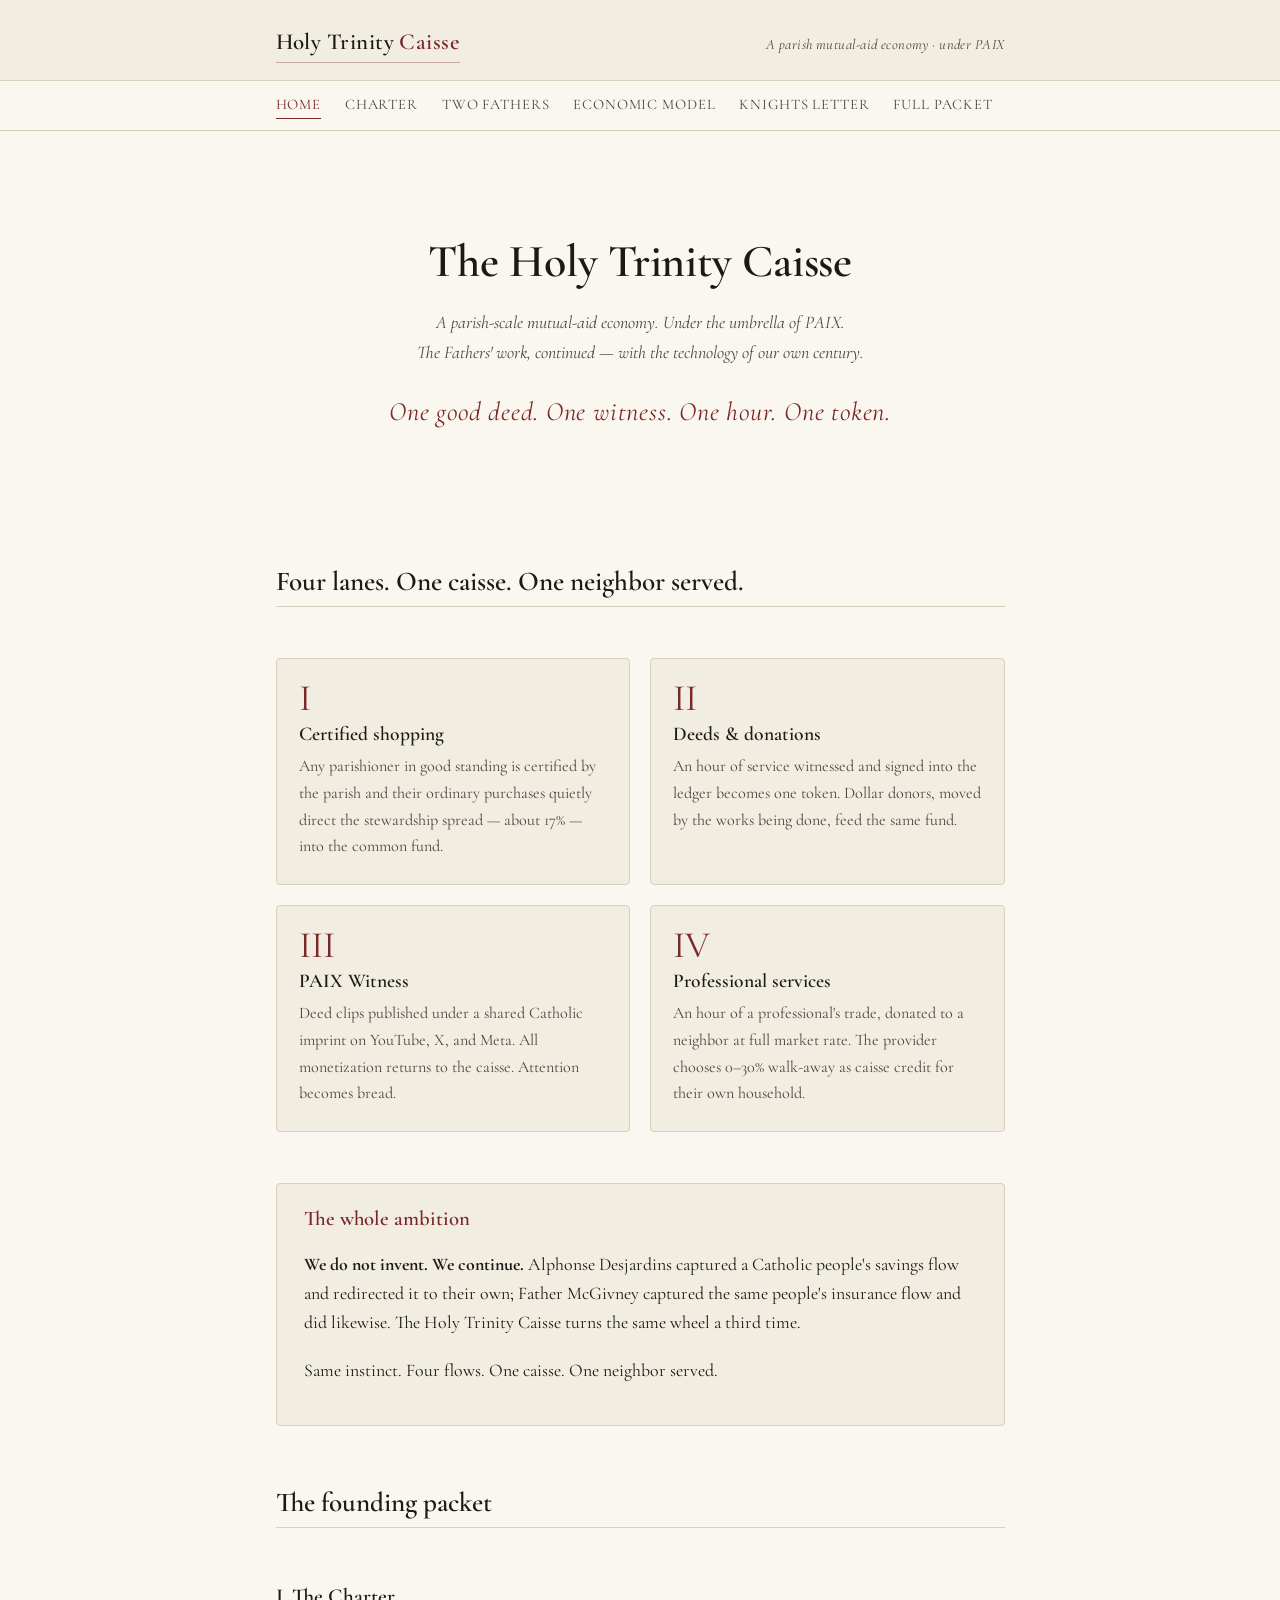
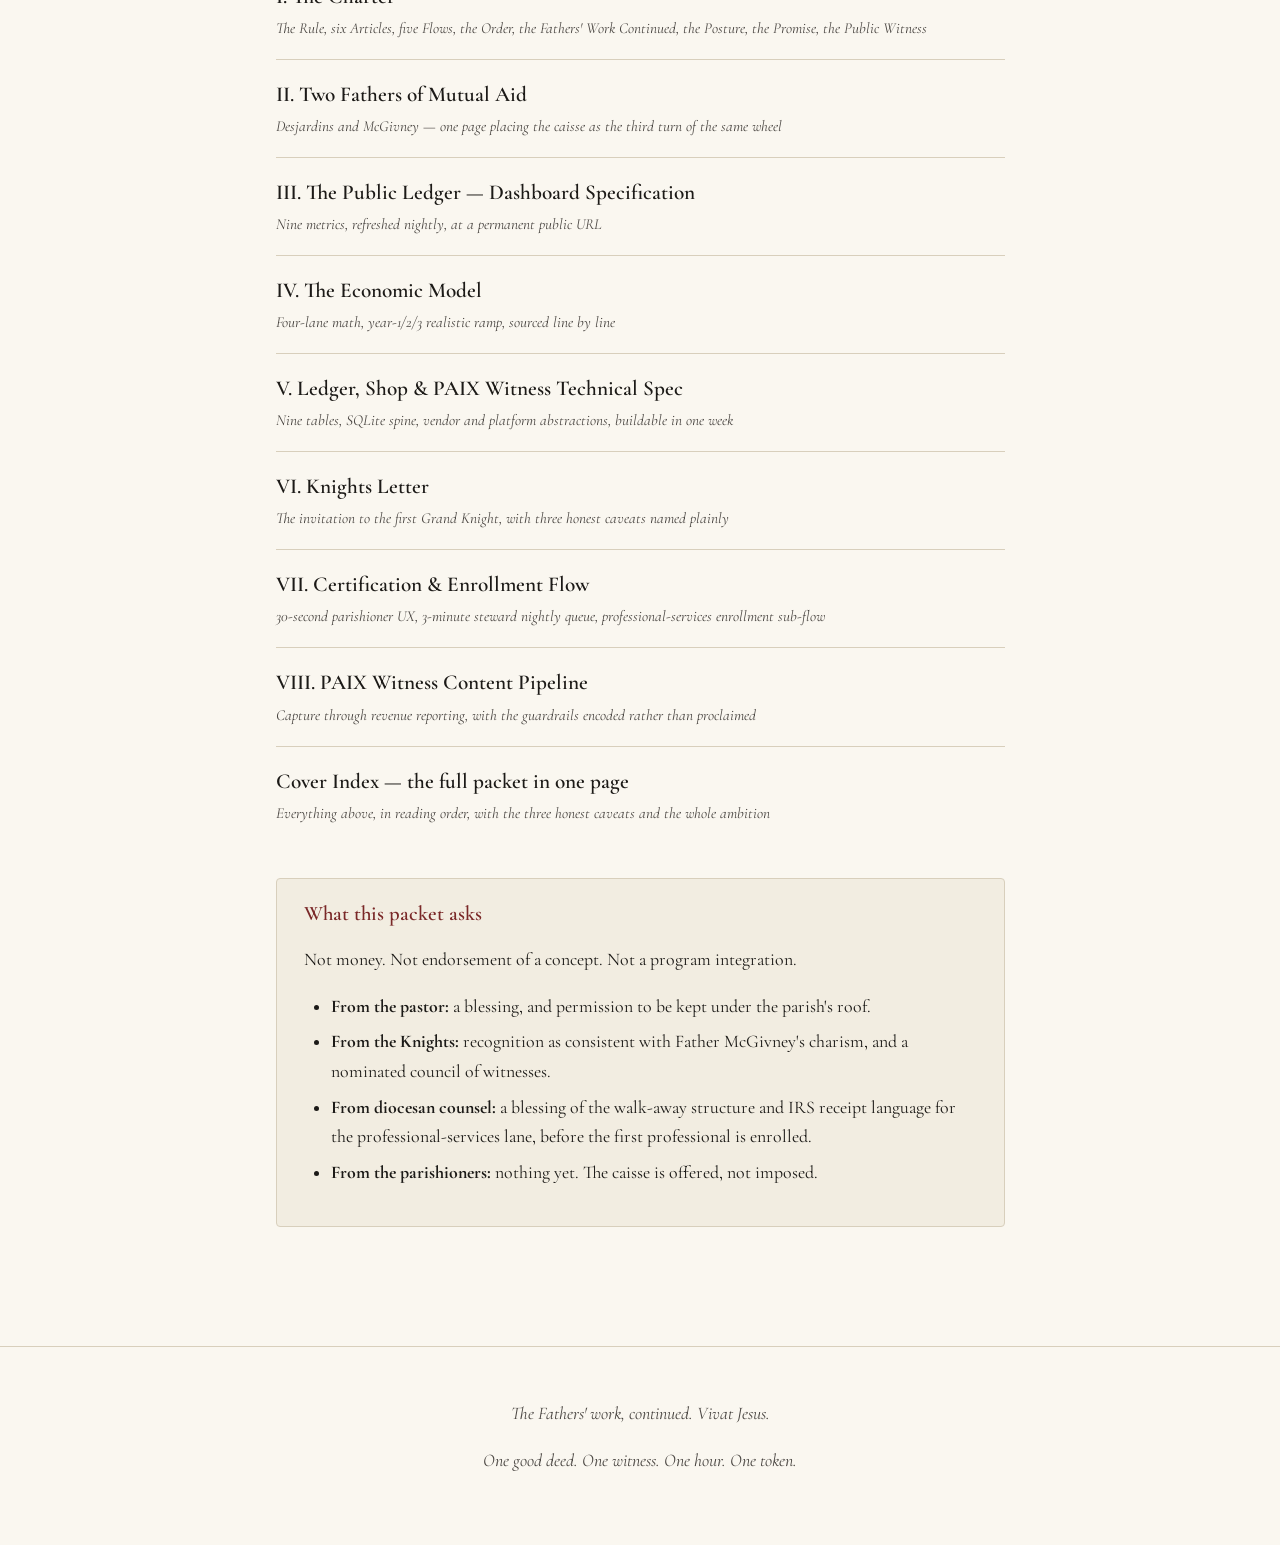
==== index.html @ d46575b5 "Founding packet — Holy Trinity Caisse One good deed. One witness. One hour. One token.  Includes: - " ====
<!DOCTYPE html>
<html lang="en">
<head>
<meta charset="utf-8">
<meta name="viewport" content="width=device-width, initial-scale=1">
<title>The Holy Trinity Caisse — Holy Trinity Caisse</title>
<meta name="description" content="The Holy Trinity Caisse — a parish-scale mutual-aid economy under the umbrella of PAIX.">
<link rel="preconnect" href="https://fonts.googleapis.com">
<link rel="preconnect" href="https://fonts.gstatic.com" crossorigin>
<link href="https://fonts.googleapis.com/css2?family=Cormorant+Garamond:ital,wght@0,400;0,500;0,600;0,700;1,400;1,500&family=JetBrains+Mono:wght@400;500&display=swap" rel="stylesheet">
<link rel="stylesheet" href="style.css">
<link rel="icon" href="data:image/svg+xml,%3Csvg xmlns='http://www.w3.org/2000/svg' viewBox='0 0 32 32'%3E%3Crect width='32' height='32' fill='%23faf7f0'/%3E%3Ctext x='16' y='23' text-anchor='middle' font-family='Georgia' font-size='22' fill='%237a2828' font-weight='600'%3E%E2%9C%9D%3C/text%3E%3C/svg%3E">
</head>
<body>
<header class="site">
  <div class="wrap">
    <div class="brand">
      <a href="index.html" class="brand-title">Holy Trinity <span>Caisse</span></a>
      <span class="brand-tag">A parish mutual-aid economy · under PAIX</span>
    </div>
  </div>
</header>
<nav class="site">
  <div class="wrap">
    <a href="index.html" class="current">Home</a>
    <a href="charter.html">Charter</a>
    <a href="history.html">Two Fathers</a>
    <a href="economic-model.html">Economic Model</a>
    <a href="knights-letter.html">Knights Letter</a>
    <a href="packet.html">Full Packet</a>
  </div>
</nav>
<main>
  <div class="wrap">
    
<section class="hero">
  <h1>The Holy Trinity Caisse</h1>
  <p class="sub">A parish-scale mutual-aid economy. Under the umbrella of PAIX.<br>
     The Fathers' work, continued — with the technology of our own century.</p>
  <div class="rule">One good deed. One witness. One hour. One token.</div>
</section>

<section>
  <h2>Four lanes. One caisse. One neighbor served.</h2>
  <div class="lanes">
    <div class="lane">
      <div class="num">I</div>
      <h3>Certified shopping</h3>
      <p>Any parishioner in good standing is certified by the parish and their ordinary purchases quietly direct the stewardship spread — about 17% — into the common fund.</p>
    </div>
    <div class="lane">
      <div class="num">II</div>
      <h3>Deeds &amp; donations</h3>
      <p>An hour of service witnessed and signed into the ledger becomes one token. Dollar donors, moved by the works being done, feed the same fund.</p>
    </div>
    <div class="lane">
      <div class="num">III</div>
      <h3>PAIX Witness</h3>
      <p>Deed clips published under a shared Catholic imprint on YouTube, X, and Meta. All monetization returns to the caisse. Attention becomes bread.</p>
    </div>
    <div class="lane">
      <div class="num">IV</div>
      <h3>Professional services</h3>
      <p>An hour of a professional's trade, donated to a neighbor at full market rate. The provider chooses 0–30% walk-away as caisse credit for their own household.</p>
    </div>
  </div>
</section>

<section class="callout">
  <h3>The whole ambition</h3>
  <p><strong>We do not invent. We continue.</strong> Alphonse Desjardins captured a Catholic people's savings flow and redirected it to their own; Father McGivney captured the same people's insurance flow and did likewise. The Holy Trinity Caisse turns the same wheel a third time.</p>
  <p>Same instinct. Four flows. One caisse. One neighbor served.</p>
</section>

<section>
  <h2>The founding packet</h2>
  <div class="docs-list">
    <a class="doc-row" href="charter.html">
      <span class="doc-title">I. The Charter</span>
      <span class="doc-desc">The Rule, six Articles, five Flows, the Order, the Fathers' Work Continued, the Posture, the Promise, the Public Witness</span>
    </a>
    <a class="doc-row" href="history.html">
      <span class="doc-title">II. Two Fathers of Mutual Aid</span>
      <span class="doc-desc">Desjardins and McGivney — one page placing the caisse as the third turn of the same wheel</span>
    </a>
    <a class="doc-row" href="dashboard.html">
      <span class="doc-title">III. The Public Ledger — Dashboard Specification</span>
      <span class="doc-desc">Nine metrics, refreshed nightly, at a permanent public URL</span>
    </a>
    <a class="doc-row" href="economic-model.html">
      <span class="doc-title">IV. The Economic Model</span>
      <span class="doc-desc">Four-lane math, year-1/2/3 realistic ramp, sourced line by line</span>
    </a>
    <a class="doc-row" href="ledger-spec.html">
      <span class="doc-title">V. Ledger, Shop &amp; PAIX Witness Technical Spec</span>
      <span class="doc-desc">Nine tables, SQLite spine, vendor and platform abstractions, buildable in one week</span>
    </a>
    <a class="doc-row" href="knights-letter.html">
      <span class="doc-title">VI. Knights Letter</span>
      <span class="doc-desc">The invitation to the first Grand Knight, with three honest caveats named plainly</span>
    </a>
    <a class="doc-row" href="certification-flow.html">
      <span class="doc-title">VII. Certification &amp; Enrollment Flow</span>
      <span class="doc-desc">30-second parishioner UX, 3-minute steward nightly queue, professional-services enrollment sub-flow</span>
    </a>
    <a class="doc-row" href="content-pipeline.html">
      <span class="doc-title">VIII. PAIX Witness Content Pipeline</span>
      <span class="doc-desc">Capture through revenue reporting, with the guardrails encoded rather than proclaimed</span>
    </a>
    <a class="doc-row" href="packet.html">
      <span class="doc-title">Cover Index — the full packet in one page</span>
      <span class="doc-desc">Everything above, in reading order, with the three honest caveats and the whole ambition</span>
    </a>
  </div>
</section>

<section class="callout">
  <h3>What this packet asks</h3>
  <p>Not money. Not endorsement of a concept. Not a program integration.</p>
  <ul>
    <li><strong>From the pastor:</strong> a blessing, and permission to be kept under the parish's roof.</li>
    <li><strong>From the Knights:</strong> recognition as consistent with Father McGivney's charism, and a nominated council of witnesses.</li>
    <li><strong>From diocesan counsel:</strong> a blessing of the walk-away structure and IRS receipt language for the professional-services lane, before the first professional is enrolled.</li>
    <li><strong>From the parishioners:</strong> nothing yet. The caisse is offered, not imposed.</li>
  </ul>
</section>

  </div>
</main>
<footer class="site">
  <div class="wrap">
    <p><em>The Fathers' work, continued. Vivat Jesus.</em></p>
    <p>One good deed. One witness. One hour. One token.</p>
  </div>
</footer>
</body>
</html>
---- style.css ----
:root {
  --ink: #1c1a17;
  --ink-soft: #4a4642;
  --parchment: #faf7f0;
  --parchment-warm: #f2ede1;
  --rule: #d8cfbc;
  --accent: #7a2828;
  --accent-soft: #a45050;
  --gold: #a68b3a;
}

* { box-sizing: border-box; }

html {
  font-size: 17px;
  scroll-behavior: smooth;
}

body {
  margin: 0;
  background: var(--parchment);
  color: var(--ink);
  font-family: 'Cormorant Garamond', 'Iowan Old Style', 'Palatino Linotype', Georgia, serif;
  line-height: 1.65;
  -webkit-font-smoothing: antialiased;
  text-rendering: optimizeLegibility;
}

header.site {
  border-bottom: 1px solid var(--rule);
  background: var(--parchment-warm);
  padding: 1.4rem 0 1rem;
}
.wrap {
  max-width: 780px;
  margin: 0 auto;
  padding: 0 1.5rem;
}
.brand {
  display: flex;
  align-items: baseline;
  gap: 0.9rem;
  justify-content: space-between;
  flex-wrap: wrap;
}
.brand-title {
  font-size: 1.35rem;
  font-weight: 600;
  letter-spacing: 0.02em;
  color: var(--ink);
  text-decoration: none;
}
.brand-title span {
  color: var(--accent);
}
.brand-tag {
  font-size: 0.85rem;
  font-style: italic;
  color: var(--ink-soft);
  letter-spacing: 0.03em;
}
nav.site {
  border-bottom: 1px solid var(--rule);
  background: var(--parchment);
  font-size: 0.86rem;
  letter-spacing: 0.06em;
  text-transform: uppercase;
}
nav.site .wrap {
  display: flex;
  gap: 1.4rem;
  padding-top: 0.65rem;
  padding-bottom: 0.65rem;
  flex-wrap: wrap;
}
nav.site a {
  color: var(--ink-soft);
  text-decoration: none;
  border-bottom: 1px solid transparent;
  padding-bottom: 2px;
}
nav.site a:hover, nav.site a.current {
  color: var(--accent);
  border-bottom-color: var(--accent);
}

main {
  padding: 3rem 0 5rem;
}

h1, h2, h3, h4 {
  font-family: 'Cormorant Garamond', Georgia, serif;
  color: var(--ink);
  line-height: 1.25;
  margin-top: 2.2em;
  margin-bottom: 0.6em;
  font-weight: 600;
}
h1 { font-size: 2.4rem; margin-top: 0.3em; letter-spacing: -0.005em; }
h2 { font-size: 1.6rem; border-bottom: 1px solid var(--rule); padding-bottom: 0.25em; }
h3 { font-size: 1.22rem; color: var(--accent); }
h4 { font-size: 1.05rem; letter-spacing: 0.02em; }

p, li { font-size: 1.05rem; }
p { margin: 1em 0; }
ul, ol { padding-left: 1.6rem; }
li { margin: 0.35em 0; }

blockquote {
  border-left: 3px solid var(--accent);
  margin: 1.5em 0;
  padding: 0.2em 1.2em;
  color: var(--ink-soft);
  font-style: italic;
  background: rgba(122, 40, 40, 0.03);
}

em {
  font-style: italic;
  color: var(--ink-soft);
}
strong { color: var(--ink); }

a {
  color: var(--accent);
  text-decoration: none;
  border-bottom: 1px solid rgba(122, 40, 40, 0.35);
}
a:hover { border-bottom-color: var(--accent); }

hr {
  border: none;
  border-top: 1px solid var(--rule);
  margin: 2.4em 0;
}

code {
  font-family: 'JetBrains Mono', 'SF Mono', 'Menlo', monospace;
  font-size: 0.88em;
  background: rgba(122, 40, 40, 0.06);
  padding: 0.1em 0.35em;
  border-radius: 3px;
  color: var(--accent);
}
pre {
  background: #f5efe1;
  border: 1px solid var(--rule);
  padding: 1rem 1.2rem;
  overflow-x: auto;
  border-radius: 4px;
  font-size: 0.85rem;
  line-height: 1.5;
}
pre code {
  background: none;
  padding: 0;
  color: var(--ink);
}

table {
  width: 100%;
  border-collapse: collapse;
  margin: 1.5em 0;
  font-size: 0.96rem;
}
th, td {
  border-bottom: 1px solid var(--rule);
  text-align: left;
  padding: 0.55em 0.75em;
  vertical-align: top;
}
th {
  background: var(--parchment-warm);
  font-weight: 600;
  font-family: 'Cormorant Garamond', Georgia, serif;
  color: var(--ink);
  letter-spacing: 0.02em;
}
tbody tr:hover { background: rgba(122, 40, 40, 0.02); }

footer.site {
  border-top: 1px solid var(--rule);
  padding: 2rem 0 3rem;
  font-size: 0.9rem;
  color: var(--ink-soft);
  text-align: center;
  font-style: italic;
}
footer.site a { color: var(--ink-soft); border-bottom-color: rgba(74, 70, 66, 0.3); }

/* Home page */
.hero {
  padding: 3rem 0 2rem;
  text-align: center;
}
.hero .rule {
  font-family: 'Cormorant Garamond', Georgia, serif;
  font-size: 1.55rem;
  font-style: italic;
  color: var(--accent);
  margin: 1.4rem 0 2.2rem;
  letter-spacing: 0.03em;
}
.hero h1 {
  font-size: 2.7rem;
  margin: 0 0 0.4rem;
}
.hero .sub {
  font-size: 1.05rem;
  color: var(--ink-soft);
  font-style: italic;
}

.lanes {
  display: grid;
  grid-template-columns: repeat(auto-fit, minmax(260px, 1fr));
  gap: 1.2rem;
  margin: 3rem 0;
}
.lane {
  border: 1px solid var(--rule);
  padding: 1.2rem 1.3rem 1.4rem;
  background: var(--parchment-warm);
  border-radius: 4px;
}
.lane .num {
  font-family: 'Cormorant Garamond', Georgia, serif;
  font-size: 2.2rem;
  color: var(--accent);
  line-height: 1;
  margin-bottom: 0.3rem;
}
.lane h3 {
  margin: 0 0 0.4rem;
  font-size: 1.15rem;
  color: var(--ink);
}
.lane p {
  font-size: 0.95rem;
  margin: 0;
  color: var(--ink-soft);
}

.docs-list {
  margin: 2rem 0;
}
.docs-list a.doc-row {
  display: block;
  border-bottom: 1px solid var(--rule);
  padding: 1rem 0;
  color: var(--ink);
  border-bottom-color: var(--rule);
  transition: background 0.15s;
}
.docs-list a.doc-row:last-child { border-bottom: none; }
.docs-list a.doc-row:hover {
  background: rgba(122, 40, 40, 0.03);
  padding-left: 0.5rem;
}
.docs-list .doc-title {
  font-family: 'Cormorant Garamond', Georgia, serif;
  font-size: 1.25rem;
  font-weight: 600;
  display: block;
  color: var(--ink);
}
.docs-list .doc-desc {
  font-size: 0.9rem;
  color: var(--ink-soft);
  font-style: italic;
  margin-top: 0.15rem;
}

.callout {
  border: 1px solid var(--rule);
  background: var(--parchment-warm);
  padding: 1.3rem 1.6rem;
  margin: 2rem 0;
  border-radius: 4px;
}
.callout h3 { margin-top: 0; }

@media (max-width: 640px) {
  html { font-size: 16px; }
  .hero h1 { font-size: 2rem; }
  h1 { font-size: 1.9rem; }
  h2 { font-size: 1.4rem; }
}
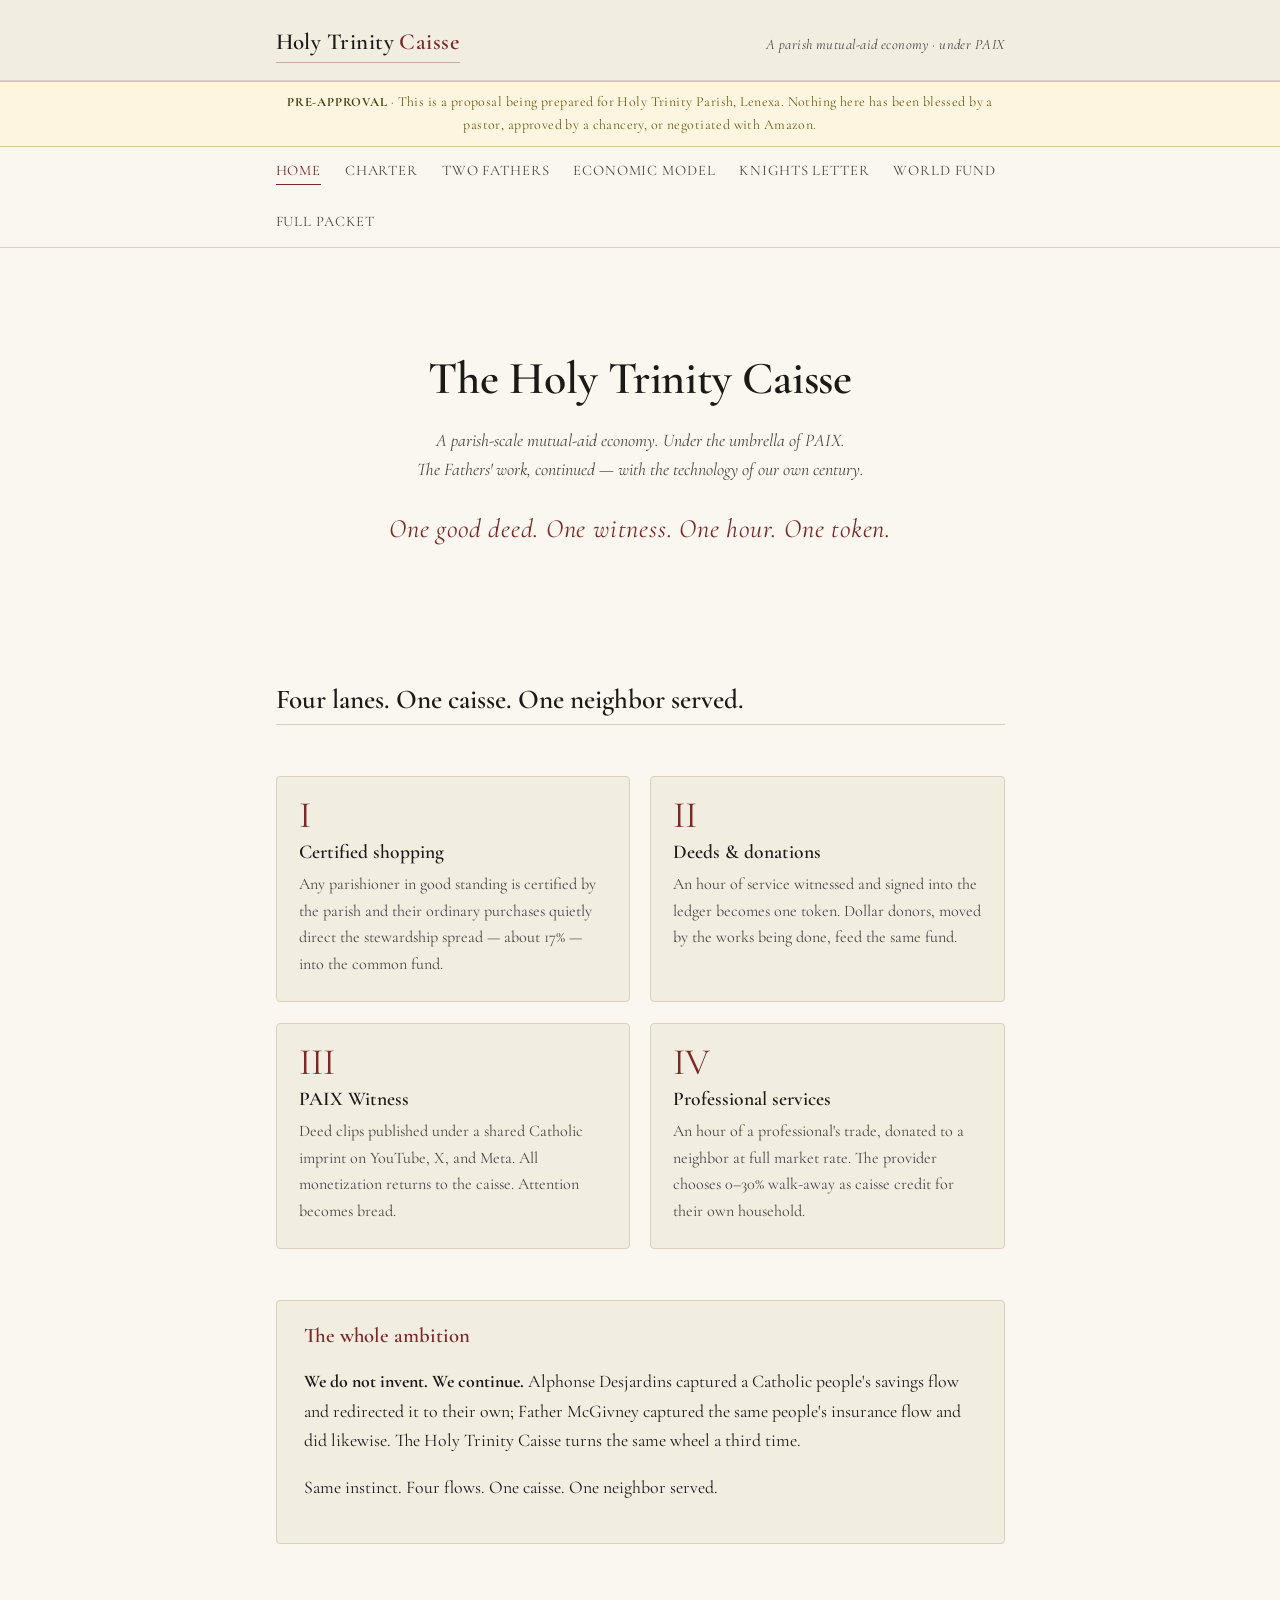
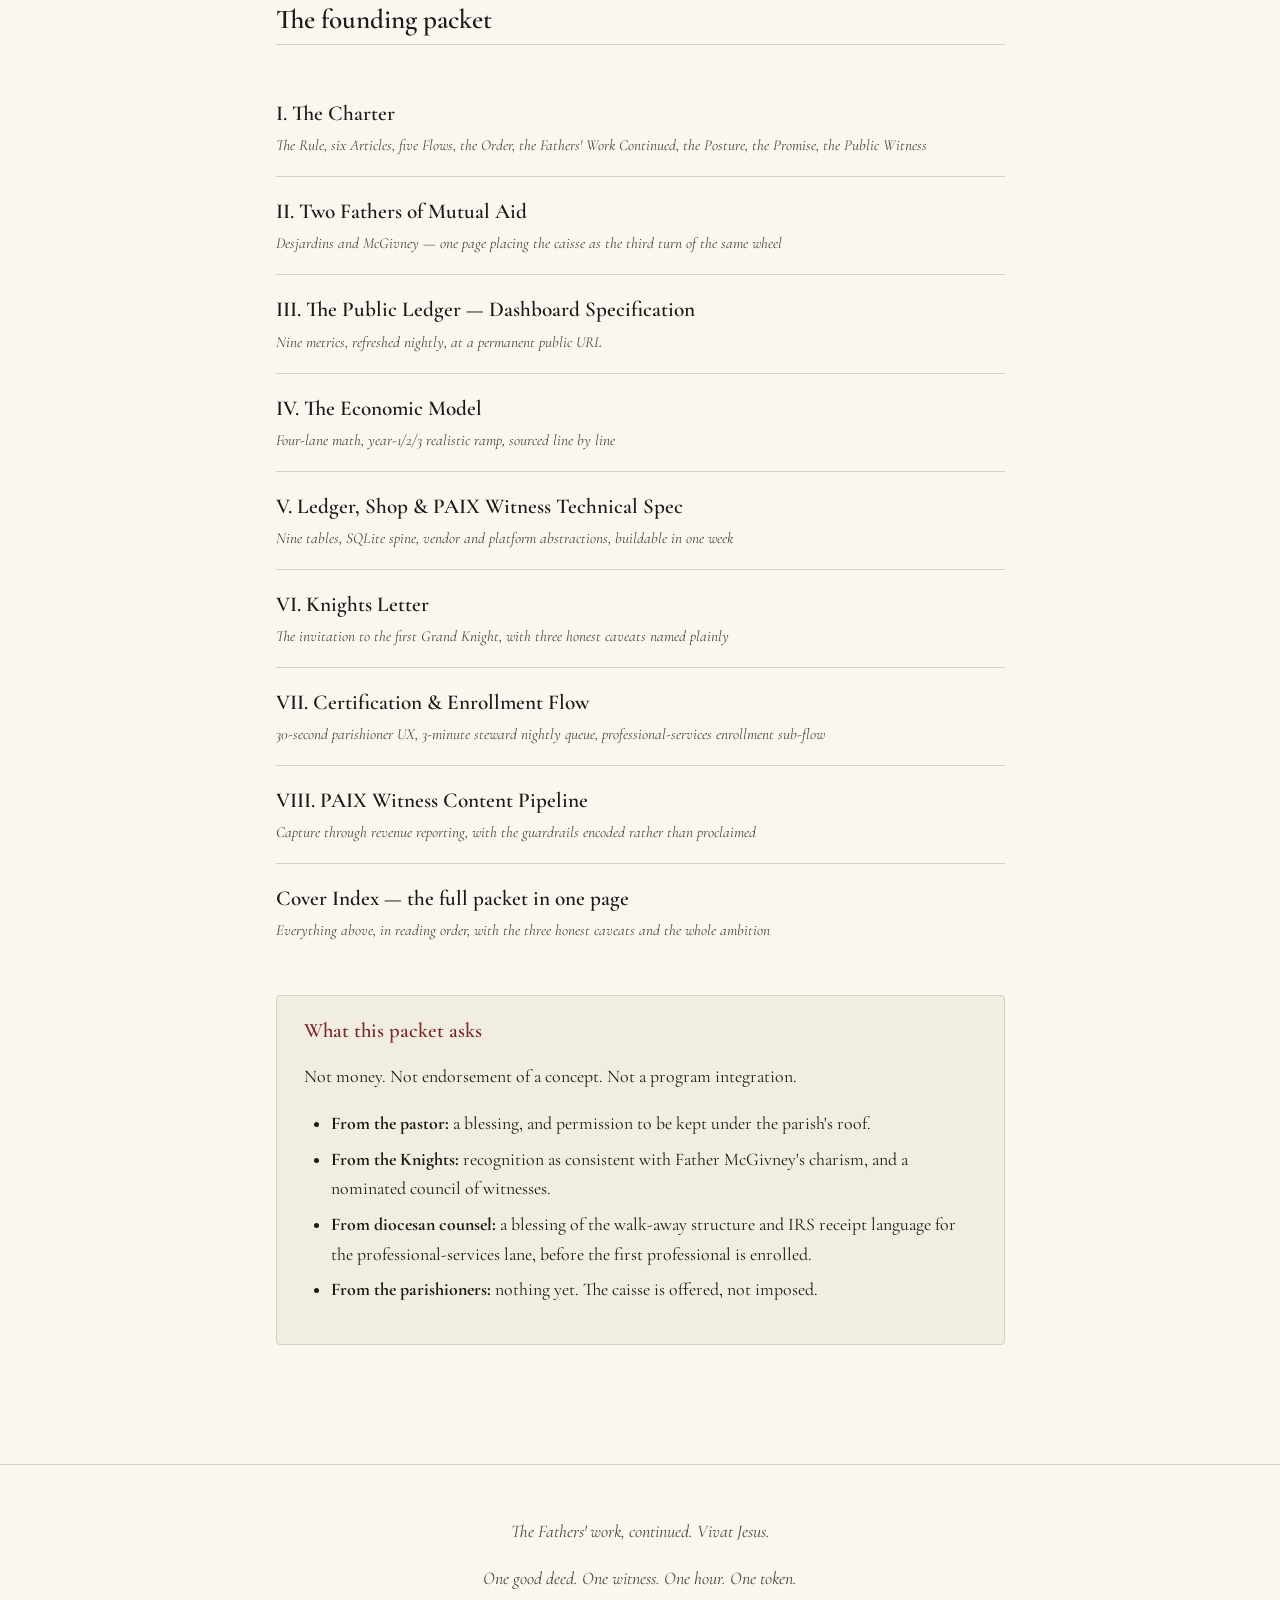
==== commit 190d7f45: "Add PAIX World Fund + honest pre-approval banner + flywheel section - New page: docs/09_world_fund/w" ====
--- a/index.html
+++ b/index.html
@@ -20,6 +20,11 @@
     </div>
   </div>
 </header>
+<div class="pre-approval">
+  <div class="wrap">
+    <strong>Pre-approval</strong> · This is a proposal being prepared for Holy Trinity Parish, Lenexa. Nothing here has been blessed by a pastor, approved by a chancery, or negotiated with Amazon.
+  </div>
+</div>
 <nav class="site">
   <div class="wrap">
     <a href="index.html" class="current">Home</a>
@@ -27,6 +32,7 @@
     <a href="history.html">Two Fathers</a>
     <a href="economic-model.html">Economic Model</a>
     <a href="knights-letter.html">Knights Letter</a>
+    <a href="world-fund.html">World Fund</a>
     <a href="packet.html">Full Packet</a>
   </div>
 </nav>
--- a/style.css
+++ b/style.css
@@ -60,6 +60,18 @@
   color: var(--ink-soft);
   letter-spacing: 0.03em;
 }
+.pre-approval {
+  background: #fdf5df;
+  border-top: 1px solid #d8c992;
+  border-bottom: 1px solid #d8c992;
+  color: #6b5a1a;
+  padding: 0.55rem 0;
+  font-size: 0.82rem;
+  letter-spacing: 0.03em;
+  text-align: center;
+}
+.pre-approval strong { color: #4a3f10; letter-spacing: 0.06em; text-transform: uppercase; font-size: 0.75rem; }
+.pre-approval .wrap { max-width: 780px; padding: 0 1.4rem; margin: 0 auto; }
 nav.site {
   border-bottom: 1px solid var(--rule);
   background: var(--parchment);
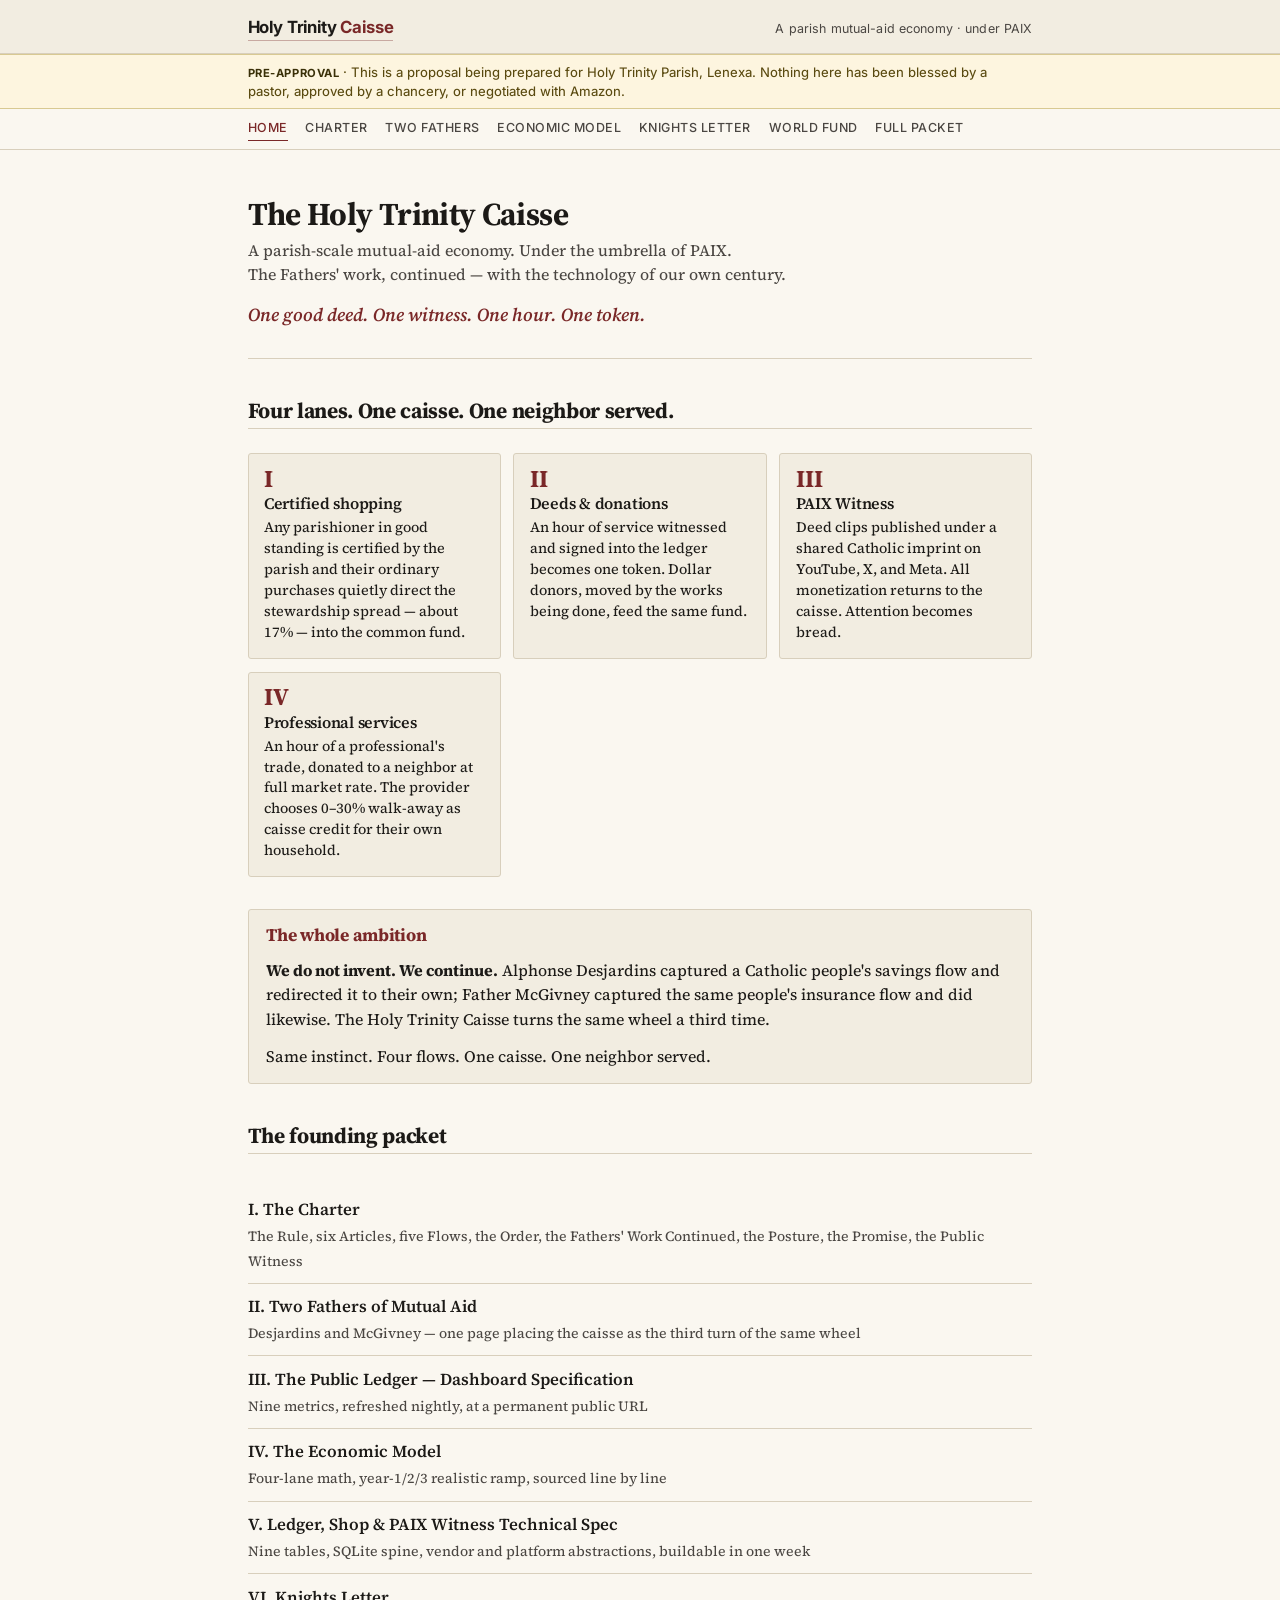
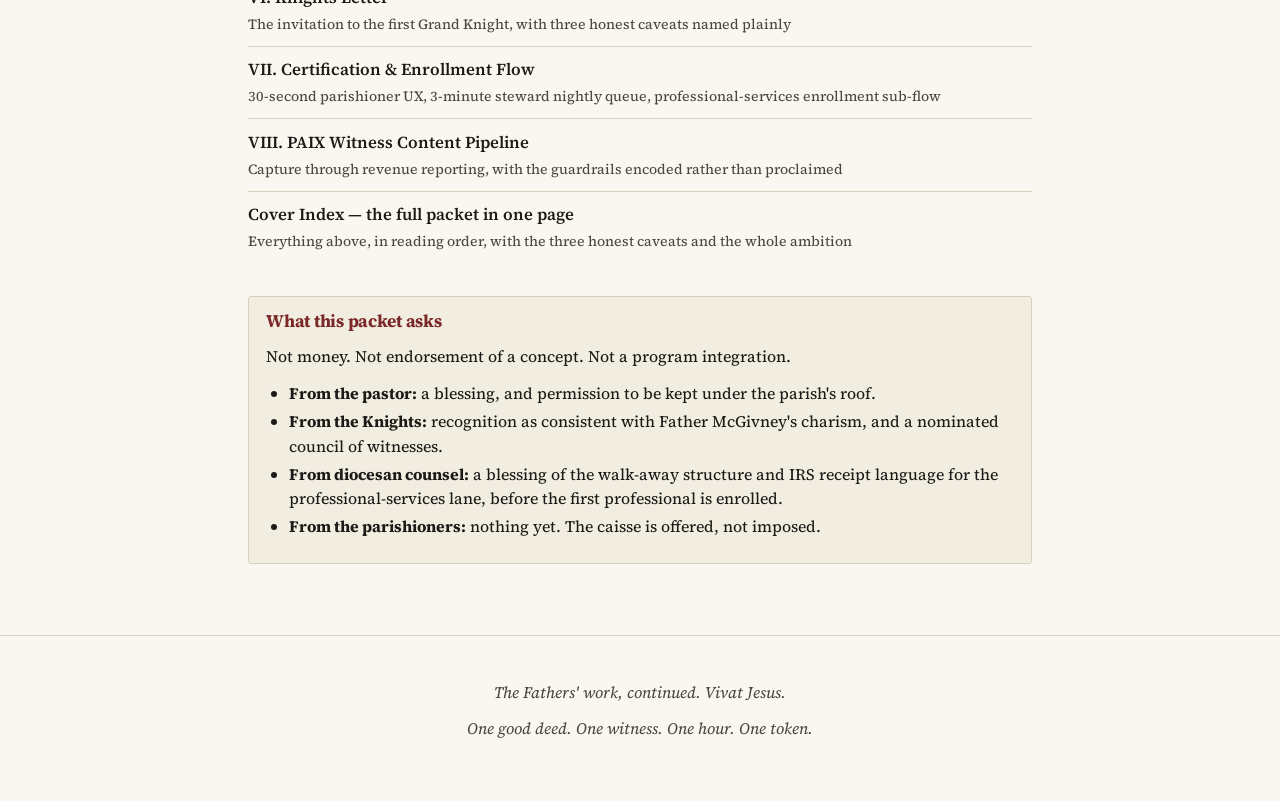
==== commit 504c0724: "Typography and density fix — Source Serif 4 + Inter, denser layout Font problems: - Cormorant Garamo" ====
--- a/index.html
+++ b/index.html
@@ -7,7 +7,7 @@
 <meta name="description" content="The Holy Trinity Caisse — a parish-scale mutual-aid economy under the umbrella of PAIX.">
 <link rel="preconnect" href="https://fonts.googleapis.com">
 <link rel="preconnect" href="https://fonts.gstatic.com" crossorigin>
-<link href="https://fonts.googleapis.com/css2?family=Cormorant+Garamond:ital,wght@0,400;0,500;0,600;0,700;1,400;1,500&family=JetBrains+Mono:wght@400;500&display=swap" rel="stylesheet">
+<link href="https://fonts.googleapis.com/css2?family=Source+Serif+4:opsz,wght@8..60,400;8..60,500;8..60,600;8..60,700&family=Inter:wght@400;500;600;700&family=JetBrains+Mono:wght@400;500&display=swap" rel="stylesheet">
 <link rel="stylesheet" href="style.css">
 <link rel="icon" href="data:image/svg+xml,%3Csvg xmlns='http://www.w3.org/2000/svg' viewBox='0 0 32 32'%3E%3Crect width='32' height='32' fill='%23faf7f0'/%3E%3Ctext x='16' y='23' text-anchor='middle' font-family='Georgia' font-size='22' fill='%237a2828' font-weight='600'%3E%E2%9C%9D%3C/text%3E%3C/svg%3E">
 </head>
--- a/style.css
+++ b/style.css
@@ -13,29 +13,32 @@
 * { box-sizing: border-box; }
 
 html {
-  font-size: 17px;
+  font-size: 16px;
   scroll-behavior: smooth;
+  overflow-x: hidden;
 }
 
 body {
   margin: 0;
   background: var(--parchment);
   color: var(--ink);
-  font-family: 'Cormorant Garamond', 'Iowan Old Style', 'Palatino Linotype', Georgia, serif;
-  line-height: 1.65;
+  font-family: 'Source Serif 4', 'Charter', 'Iowan Old Style', Georgia, serif;
+  font-weight: 450;
+  line-height: 1.55;
   -webkit-font-smoothing: antialiased;
   text-rendering: optimizeLegibility;
+  overflow-x: hidden;
 }
 
 header.site {
   border-bottom: 1px solid var(--rule);
   background: var(--parchment-warm);
-  padding: 1.4rem 0 1rem;
+  padding: 0.9rem 0 0.75rem;
 }
 .wrap {
-  max-width: 780px;
+  max-width: 820px;
   margin: 0 auto;
-  padding: 0 1.5rem;
+  padding: 0 1.1rem;
 }
 .brand {
   display: flex;
@@ -45,9 +48,10 @@
   flex-wrap: wrap;
 }
 .brand-title {
-  font-size: 1.35rem;
-  font-weight: 600;
-  letter-spacing: 0.02em;
+  font-family: 'Inter', -apple-system, BlinkMacSystemFont, sans-serif;
+  font-size: 1.05rem;
+  font-weight: 700;
+  letter-spacing: -0.01em;
   color: var(--ink);
   text-decoration: none;
 }
@@ -55,35 +59,40 @@
   color: var(--accent);
 }
 .brand-tag {
-  font-size: 0.85rem;
-  font-style: italic;
-  color: var(--ink-soft);
-  letter-spacing: 0.03em;
+  font-family: 'Inter', -apple-system, sans-serif;
+  font-size: 0.78rem;
+  font-weight: 400;
+  color: var(--ink-soft);
+  letter-spacing: 0.01em;
 }
 .pre-approval {
   background: #fdf5df;
   border-top: 1px solid #d8c992;
   border-bottom: 1px solid #d8c992;
-  color: #6b5a1a;
-  padding: 0.55rem 0;
+  color: #5a4a10;
+  padding: 0.5rem 0;
   font-size: 0.82rem;
-  letter-spacing: 0.03em;
-  text-align: center;
-}
-.pre-approval strong { color: #4a3f10; letter-spacing: 0.06em; text-transform: uppercase; font-size: 0.75rem; }
-.pre-approval .wrap { max-width: 780px; padding: 0 1.4rem; margin: 0 auto; }
+  line-height: 1.4;
+  font-family: 'Inter', -apple-system, sans-serif;
+  font-weight: 450;
+  text-align: left;
+}
+.pre-approval strong { color: #3a3008; letter-spacing: 0.05em; text-transform: uppercase; font-size: 0.7rem; font-weight: 700; }
+.pre-approval .wrap { max-width: 820px; padding: 0 1.1rem; margin: 0 auto; }
 nav.site {
   border-bottom: 1px solid var(--rule);
   background: var(--parchment);
-  font-size: 0.86rem;
-  letter-spacing: 0.06em;
+  font-family: 'Inter', -apple-system, sans-serif;
+  font-size: 0.78rem;
+  font-weight: 500;
+  letter-spacing: 0.04em;
   text-transform: uppercase;
 }
 nav.site .wrap {
   display: flex;
-  gap: 1.4rem;
-  padding-top: 0.65rem;
-  padding-bottom: 0.65rem;
+  gap: 1.1rem;
+  padding-top: 0.55rem;
+  padding-bottom: 0.55rem;
   flex-wrap: wrap;
 }
 nav.site a {
@@ -98,35 +107,37 @@
 }
 
 main {
-  padding: 3rem 0 5rem;
+  padding: 1.6rem 0 3rem;
 }
 
 h1, h2, h3, h4 {
-  font-family: 'Cormorant Garamond', Georgia, serif;
-  color: var(--ink);
-  line-height: 1.25;
-  margin-top: 2.2em;
-  margin-bottom: 0.6em;
-  font-weight: 600;
-}
-h1 { font-size: 2.4rem; margin-top: 0.3em; letter-spacing: -0.005em; }
-h2 { font-size: 1.6rem; border-bottom: 1px solid var(--rule); padding-bottom: 0.25em; }
-h3 { font-size: 1.22rem; color: var(--accent); }
-h4 { font-size: 1.05rem; letter-spacing: 0.02em; }
-
-p, li { font-size: 1.05rem; }
-p { margin: 1em 0; }
-ul, ol { padding-left: 1.6rem; }
-li { margin: 0.35em 0; }
+  font-family: 'Source Serif 4', Charter, Georgia, serif;
+  color: var(--ink);
+  line-height: 1.2;
+  margin-top: 1.6em;
+  margin-bottom: 0.4em;
+  font-weight: 700;
+  letter-spacing: -0.015em;
+}
+h1 { font-size: 1.85rem; margin-top: 0.2em; }
+h2 { font-size: 1.35rem; border-bottom: 1px solid var(--rule); padding-bottom: 0.2em; margin-top: 1.8em; }
+h3 { font-size: 1.1rem; color: var(--accent); margin-top: 1.4em; }
+h4 { font-size: 1rem; letter-spacing: 0; }
+
+p, li { font-size: 1rem; }
+p { margin: 0.75em 0; }
+ul, ol { padding-left: 1.4rem; margin: 0.6em 0; }
+li { margin: 0.2em 0; }
 
 blockquote {
   border-left: 3px solid var(--accent);
-  margin: 1.5em 0;
-  padding: 0.2em 1.2em;
-  color: var(--ink-soft);
-  font-style: italic;
-  background: rgba(122, 40, 40, 0.03);
-}
+  margin: 1em 0;
+  padding: 0.4em 1em;
+  color: var(--ink);
+  background: rgba(122, 40, 40, 0.04);
+  font-size: 0.98rem;
+}
+blockquote p { margin: 0.4em 0; }
 
 em {
   font-style: italic;
@@ -170,24 +181,28 @@
   color: var(--ink);
 }
 
+.table-wrap { overflow-x: auto; margin: 1em -0.5rem; padding: 0 0.5rem; }
 table {
   width: 100%;
   border-collapse: collapse;
-  margin: 1.5em 0;
-  font-size: 0.96rem;
+  margin: 1em 0;
+  font-size: 0.9rem;
+  font-family: 'Inter', -apple-system, sans-serif;
 }
 th, td {
   border-bottom: 1px solid var(--rule);
   text-align: left;
-  padding: 0.55em 0.75em;
+  padding: 0.5em 0.6em;
   vertical-align: top;
+  line-height: 1.4;
 }
 th {
   background: var(--parchment-warm);
   font-weight: 600;
-  font-family: 'Cormorant Garamond', Georgia, serif;
-  color: var(--ink);
-  letter-spacing: 0.02em;
+  color: var(--ink);
+  letter-spacing: 0;
+  font-size: 0.85rem;
+  text-transform: uppercase;
 }
 tbody tr:hover { background: rgba(122, 40, 40, 0.02); }
 
@@ -203,55 +218,65 @@
 
 /* Home page */
 .hero {
-  padding: 3rem 0 2rem;
-  text-align: center;
+  padding: 1.2rem 0 1.4rem;
+  text-align: left;
+  border-bottom: 1px solid var(--rule);
+  margin-bottom: 1.8rem;
 }
 .hero .rule {
-  font-family: 'Cormorant Garamond', Georgia, serif;
-  font-size: 1.55rem;
+  font-family: 'Source Serif 4', Charter, Georgia, serif;
+  font-size: 1.15rem;
+  font-weight: 600;
   font-style: italic;
   color: var(--accent);
-  margin: 1.4rem 0 2.2rem;
-  letter-spacing: 0.03em;
+  margin: 0.9rem 0 0.4rem;
+  letter-spacing: 0;
 }
 .hero h1 {
-  font-size: 2.7rem;
-  margin: 0 0 0.4rem;
+  font-size: 2rem;
+  margin: 0 0 0.3rem;
+  font-weight: 700;
+  letter-spacing: -0.02em;
 }
 .hero .sub {
-  font-size: 1.05rem;
-  color: var(--ink-soft);
-  font-style: italic;
+  font-size: 1rem;
+  color: var(--ink-soft);
+  font-style: normal;
+  margin: 0;
+  line-height: 1.5;
 }
 
 .lanes {
   display: grid;
-  grid-template-columns: repeat(auto-fit, minmax(260px, 1fr));
-  gap: 1.2rem;
-  margin: 3rem 0;
+  grid-template-columns: repeat(auto-fit, minmax(220px, 1fr));
+  gap: 0.8rem;
+  margin: 1.5rem 0 2rem;
 }
 .lane {
   border: 1px solid var(--rule);
-  padding: 1.2rem 1.3rem 1.4rem;
+  padding: 0.8rem 0.95rem 0.95rem;
   background: var(--parchment-warm);
-  border-radius: 4px;
+  border-radius: 3px;
 }
 .lane .num {
-  font-family: 'Cormorant Garamond', Georgia, serif;
-  font-size: 2.2rem;
+  font-family: 'Source Serif 4', Charter, Georgia, serif;
+  font-size: 1.5rem;
+  font-weight: 700;
   color: var(--accent);
   line-height: 1;
-  margin-bottom: 0.3rem;
+  margin-bottom: 0.2rem;
 }
 .lane h3 {
-  margin: 0 0 0.4rem;
-  font-size: 1.15rem;
-  color: var(--ink);
+  margin: 0 0 0.25rem;
+  font-size: 1rem;
+  color: var(--ink);
+  font-weight: 600;
 }
 .lane p {
-  font-size: 0.95rem;
+  font-size: 0.9rem;
   margin: 0;
-  color: var(--ink-soft);
+  color: var(--ink);
+  line-height: 1.45;
 }
 
 .docs-list {
@@ -260,42 +285,57 @@
 .docs-list a.doc-row {
   display: block;
   border-bottom: 1px solid var(--rule);
-  padding: 1rem 0;
-  color: var(--ink);
-  border-bottom-color: var(--rule);
+  padding: 0.65rem 0;
+  color: var(--ink);
   transition: background 0.15s;
 }
 .docs-list a.doc-row:last-child { border-bottom: none; }
 .docs-list a.doc-row:hover {
-  background: rgba(122, 40, 40, 0.03);
-  padding-left: 0.5rem;
+  background: rgba(122, 40, 40, 0.04);
+  padding-left: 0.4rem;
 }
 .docs-list .doc-title {
-  font-family: 'Cormorant Garamond', Georgia, serif;
-  font-size: 1.25rem;
+  font-family: 'Source Serif 4', Charter, Georgia, serif;
+  font-size: 1.05rem;
   font-weight: 600;
   display: block;
   color: var(--ink);
 }
 .docs-list .doc-desc {
-  font-size: 0.9rem;
-  color: var(--ink-soft);
-  font-style: italic;
-  margin-top: 0.15rem;
+  font-size: 0.88rem;
+  color: var(--ink-soft);
+  font-style: normal;
+  margin-top: 0.1rem;
+  line-height: 1.4;
 }
 
 .callout {
   border: 1px solid var(--rule);
   background: var(--parchment-warm);
-  padding: 1.3rem 1.6rem;
-  margin: 2rem 0;
-  border-radius: 4px;
+  padding: 0.9rem 1.1rem;
+  margin: 1.4rem 0;
+  border-radius: 3px;
 }
 .callout h3 { margin-top: 0; }
+.callout p:last-child { margin-bottom: 0; }
 
 @media (max-width: 640px) {
-  html { font-size: 16px; }
-  .hero h1 { font-size: 2rem; }
-  h1 { font-size: 1.9rem; }
-  h2 { font-size: 1.4rem; }
-}
+  html { font-size: 15.5px; }
+  .wrap { padding: 0 0.9rem; }
+  .hero { padding: 1rem 0 1.1rem; }
+  .hero h1 { font-size: 1.65rem; }
+  h1 { font-size: 1.55rem; }
+  h2 { font-size: 1.2rem; }
+  h3 { font-size: 1.02rem; }
+  main { padding: 1.2rem 0 2.4rem; }
+  table { font-size: 0.82rem; }
+  th, td { padding: 0.35em 0.45em; }
+  .brand { flex-direction: column; align-items: flex-start; gap: 0.15rem; }
+  .brand-title { font-size: 1rem; }
+  .brand-tag { font-size: 0.72rem; }
+  nav.site { font-size: 0.72rem; }
+  nav.site .wrap { gap: 0.75rem 1rem; }
+  .pre-approval { font-size: 0.76rem; }
+  .pre-approval strong { font-size: 0.65rem; }
+  .lanes { grid-template-columns: 1fr; gap: 0.7rem; margin: 1.2rem 0 1.6rem; }
+}
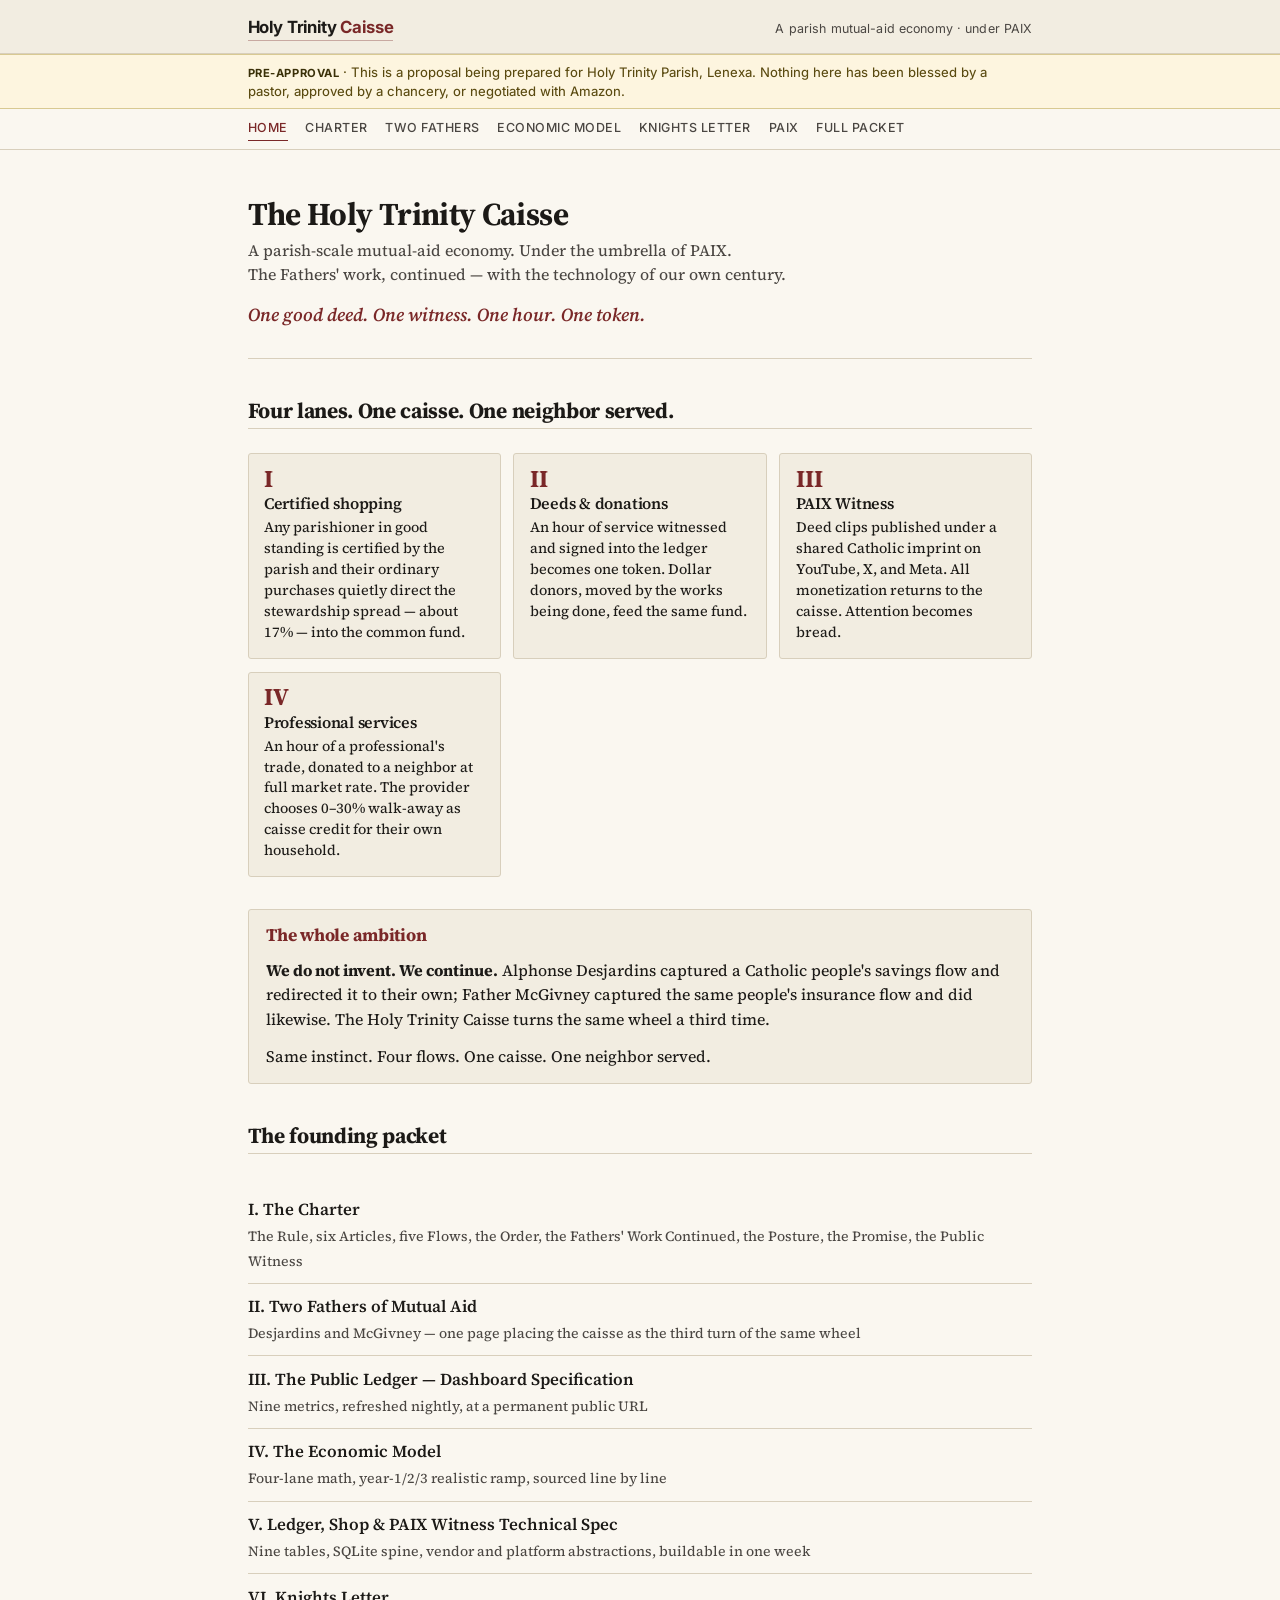
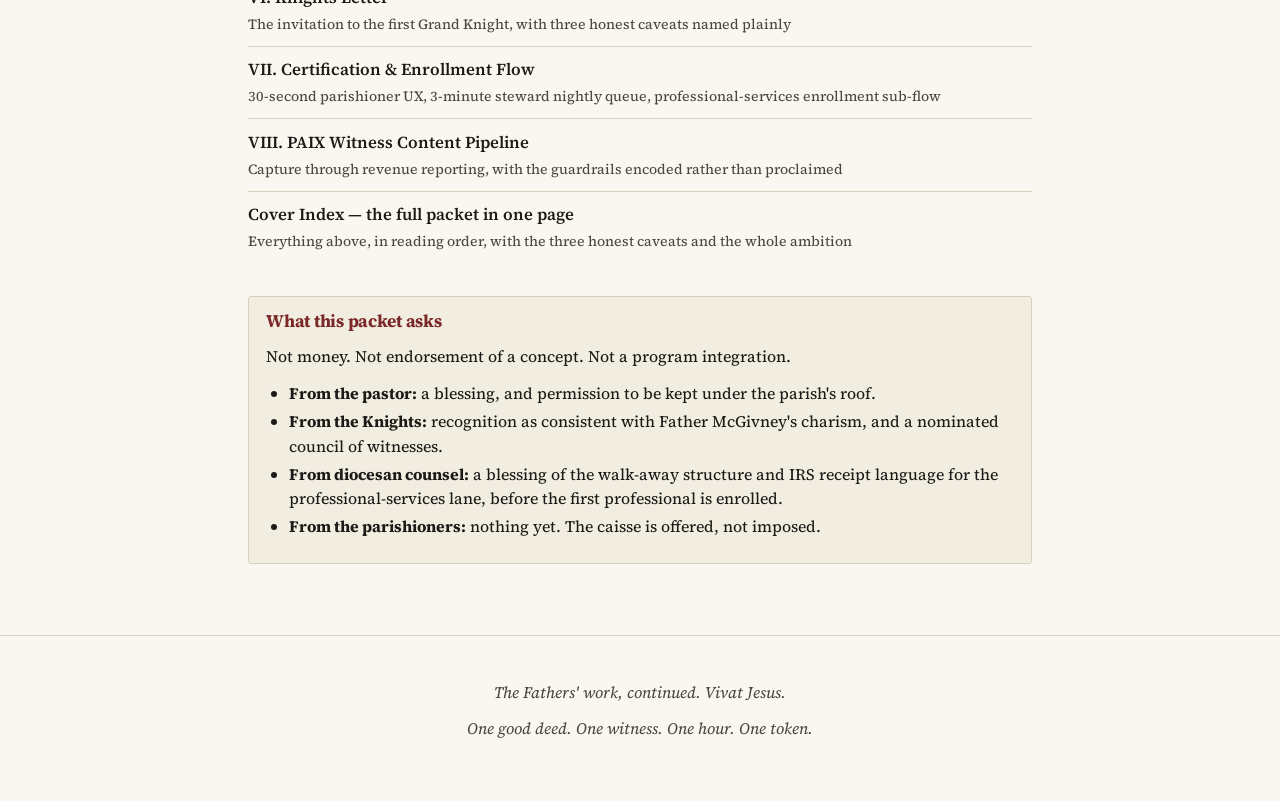
==== commit edaf9b5f: "Rename 'PAIX World Fund' → 'PAIX' The word 'world' carries baggage (globalist / Davos / WEF associat" ====
--- a/index.html
+++ b/index.html
@@ -32,7 +32,7 @@
     <a href="history.html">Two Fathers</a>
     <a href="economic-model.html">Economic Model</a>
     <a href="knights-letter.html">Knights Letter</a>
-    <a href="world-fund.html">World Fund</a>
+    <a href="paix.html">PAIX</a>
     <a href="packet.html">Full Packet</a>
   </div>
 </nav>
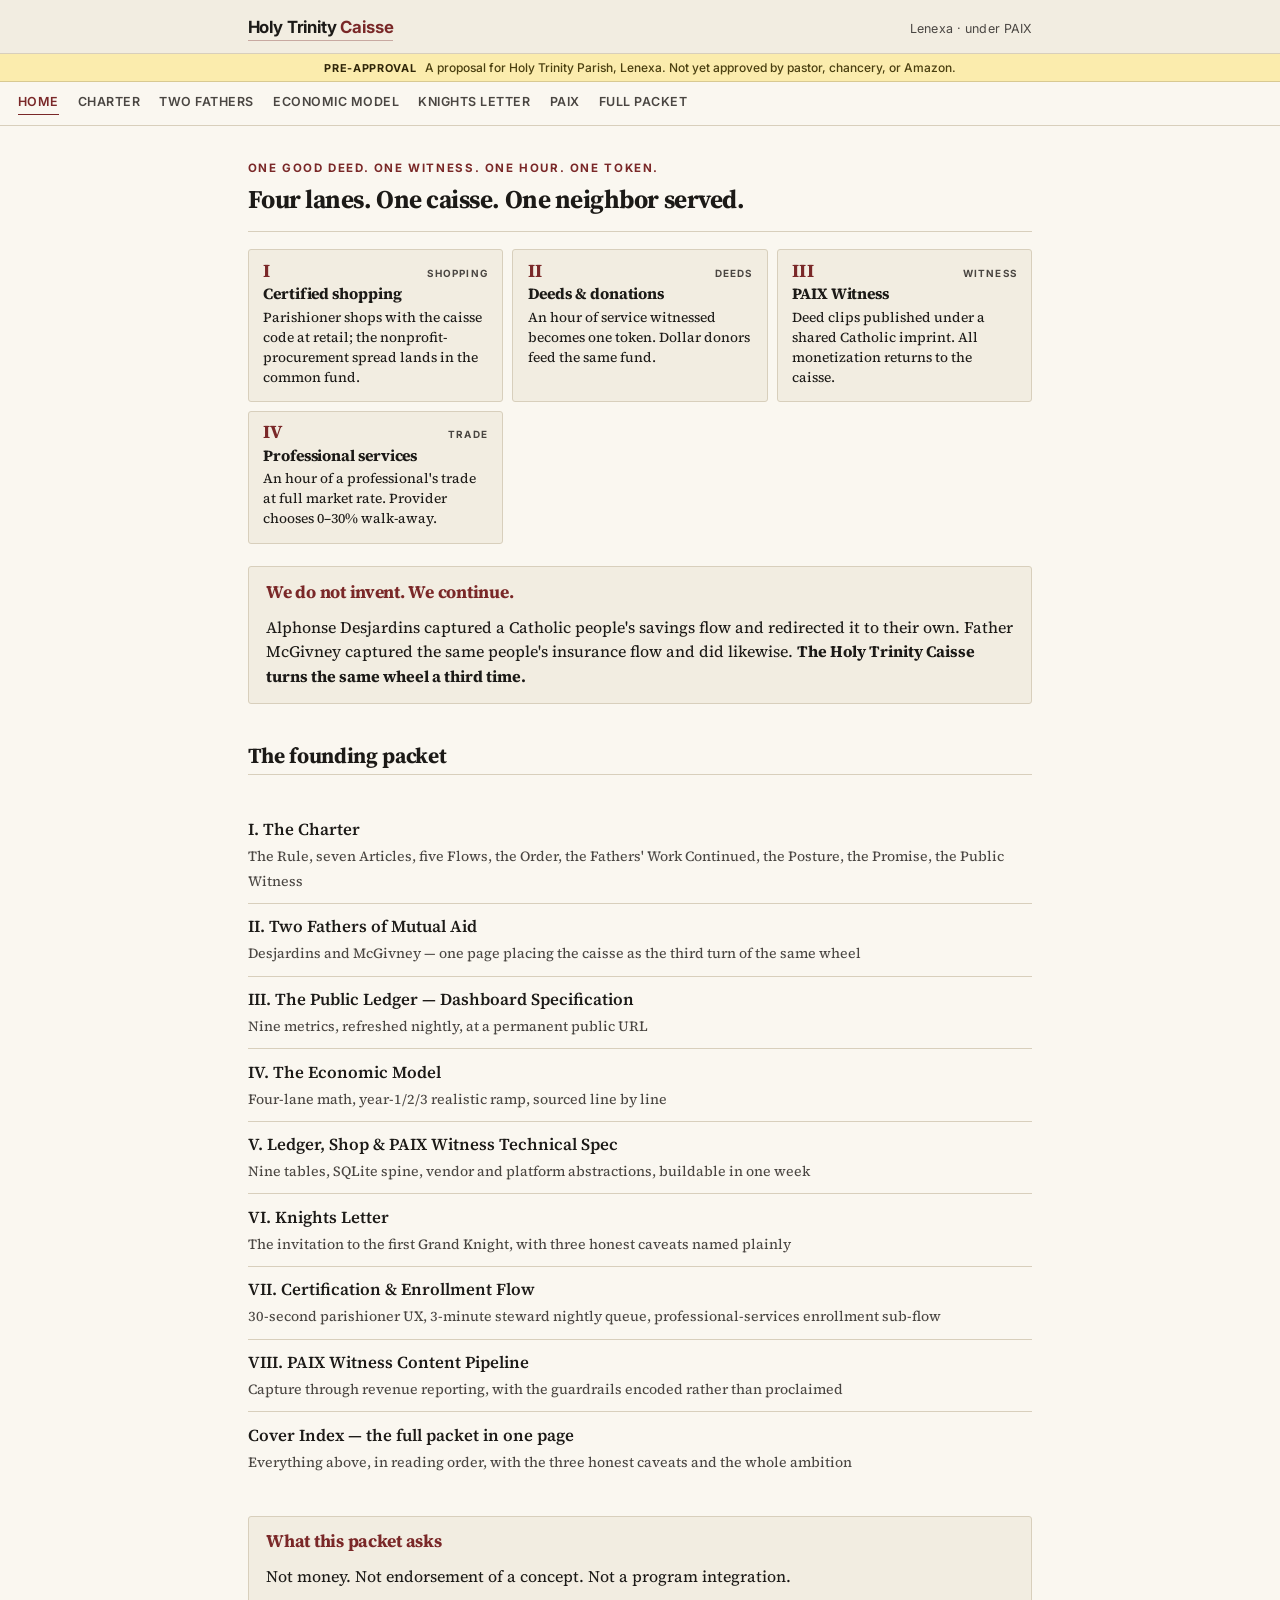
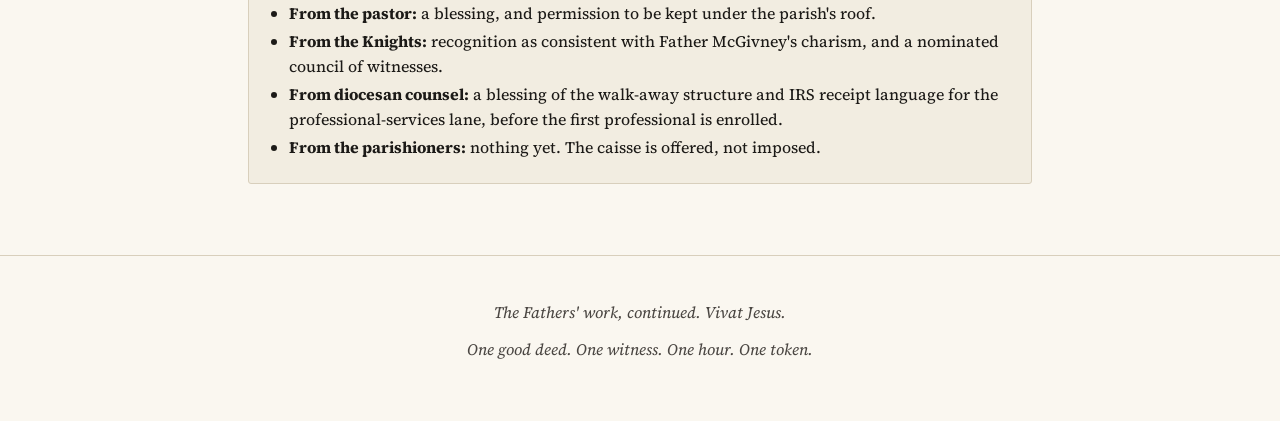
==== commit 49549120: "Homepage redesign — mobile-first, dense, four lanes above the fold Problem: the phone view had a wal" ====
--- a/index.html
+++ b/index.html
@@ -8,7 +8,7 @@
 <link rel="preconnect" href="https://fonts.googleapis.com">
 <link rel="preconnect" href="https://fonts.gstatic.com" crossorigin>
 <link href="https://fonts.googleapis.com/css2?family=Source+Serif+4:opsz,wght@8..60,400;8..60,500;8..60,600;8..60,700&family=Inter:wght@400;500;600;700&family=JetBrains+Mono:wght@400;500&display=swap" rel="stylesheet">
-<link rel="stylesheet" href="style.css">
+<link rel="stylesheet" href="style.css?v=7">
 <link rel="icon" href="data:image/svg+xml,%3Csvg xmlns='http://www.w3.org/2000/svg' viewBox='0 0 32 32'%3E%3Crect width='32' height='32' fill='%23faf7f0'/%3E%3Ctext x='16' y='23' text-anchor='middle' font-family='Georgia' font-size='22' fill='%237a2828' font-weight='600'%3E%E2%9C%9D%3C/text%3E%3C/svg%3E">
 </head>
 <body>
@@ -16,13 +16,13 @@
   <div class="wrap">
     <div class="brand">
       <a href="index.html" class="brand-title">Holy Trinity <span>Caisse</span></a>
-      <span class="brand-tag">A parish mutual-aid economy · under PAIX</span>
+      <span class="brand-tag">Lenexa · under PAIX</span>
     </div>
   </div>
 </header>
 <div class="pre-approval">
   <div class="wrap">
-    <strong>Pre-approval</strong> · This is a proposal being prepared for Holy Trinity Parish, Lenexa. Nothing here has been blessed by a pastor, approved by a chancery, or negotiated with Amazon.
+    <strong>Pre-approval</strong> A proposal for Holy Trinity Parish, Lenexa. Not yet approved by pastor, chancery, or Amazon.
   </div>
 </div>
 <nav class="site">
@@ -40,42 +40,38 @@
   <div class="wrap">
     
 <section class="hero">
-  <h1>The Holy Trinity Caisse</h1>
-  <p class="sub">A parish-scale mutual-aid economy. Under the umbrella of PAIX.<br>
-     The Fathers' work, continued — with the technology of our own century.</p>
-  <div class="rule">One good deed. One witness. One hour. One token.</div>
+  <div class="hero-rule">One good deed. One witness. One hour. One token.</div>
+  <h1>Four lanes. One caisse. One neighbor served.</h1>
 </section>
 
-<section>
-  <h2>Four lanes. One caisse. One neighbor served.</h2>
+<section class="lanes-section">
   <div class="lanes">
-    <div class="lane">
-      <div class="num">I</div>
+    <a class="lane" href="economic-model.html">
+      <div class="lane-head"><span class="num">I</span><span class="lane-tag">Shopping</span></div>
       <h3>Certified shopping</h3>
-      <p>Any parishioner in good standing is certified by the parish and their ordinary purchases quietly direct the stewardship spread — about 17% — into the common fund.</p>
-    </div>
-    <div class="lane">
-      <div class="num">II</div>
+      <p>Parishioner shops with the caisse code at retail; the nonprofit-procurement spread lands in the common fund.</p>
+    </a>
+    <a class="lane" href="charter.html">
+      <div class="lane-head"><span class="num">II</span><span class="lane-tag">Deeds</span></div>
       <h3>Deeds &amp; donations</h3>
-      <p>An hour of service witnessed and signed into the ledger becomes one token. Dollar donors, moved by the works being done, feed the same fund.</p>
-    </div>
-    <div class="lane">
-      <div class="num">III</div>
+      <p>An hour of service witnessed becomes one token. Dollar donors feed the same fund.</p>
+    </a>
+    <a class="lane" href="content-pipeline.html">
+      <div class="lane-head"><span class="num">III</span><span class="lane-tag">Witness</span></div>
       <h3>PAIX Witness</h3>
-      <p>Deed clips published under a shared Catholic imprint on YouTube, X, and Meta. All monetization returns to the caisse. Attention becomes bread.</p>
-    </div>
-    <div class="lane">
-      <div class="num">IV</div>
+      <p>Deed clips published under a shared Catholic imprint. All monetization returns to the caisse.</p>
+    </a>
+    <a class="lane" href="charter.html#article-vii">
+      <div class="lane-head"><span class="num">IV</span><span class="lane-tag">Trade</span></div>
       <h3>Professional services</h3>
-      <p>An hour of a professional's trade, donated to a neighbor at full market rate. The provider chooses 0–30% walk-away as caisse credit for their own household.</p>
-    </div>
+      <p>An hour of a professional's trade at full market rate. Provider chooses 0–30% walk-away.</p>
+    </a>
   </div>
 </section>
 
 <section class="callout">
-  <h3>The whole ambition</h3>
-  <p><strong>We do not invent. We continue.</strong> Alphonse Desjardins captured a Catholic people's savings flow and redirected it to their own; Father McGivney captured the same people's insurance flow and did likewise. The Holy Trinity Caisse turns the same wheel a third time.</p>
-  <p>Same instinct. Four flows. One caisse. One neighbor served.</p>
+  <h3>We do not invent. We continue.</h3>
+  <p>Alphonse Desjardins captured a Catholic people's savings flow and redirected it to their own. Father McGivney captured the same people's insurance flow and did likewise. <strong>The Holy Trinity Caisse turns the same wheel a third time.</strong></p>
 </section>
 
 <section>
@@ -83,7 +79,7 @@
   <div class="docs-list">
     <a class="doc-row" href="charter.html">
       <span class="doc-title">I. The Charter</span>
-      <span class="doc-desc">The Rule, six Articles, five Flows, the Order, the Fathers' Work Continued, the Posture, the Promise, the Public Witness</span>
+      <span class="doc-desc">The Rule, seven Articles, five Flows, the Order, the Fathers' Work Continued, the Posture, the Promise, the Public Witness</span>
     </a>
     <a class="doc-row" href="history.html">
       <span class="doc-title">II. Two Fathers of Mutual Aid</span>
--- a/style.css
+++ b/style.css
@@ -66,34 +66,40 @@
   letter-spacing: 0.01em;
 }
 .pre-approval {
-  background: #fdf5df;
-  border-top: 1px solid #d8c992;
+  background: #fbecad;
   border-bottom: 1px solid #d8c992;
-  color: #5a4a10;
-  padding: 0.5rem 0;
-  font-size: 0.82rem;
-  line-height: 1.4;
-  font-family: 'Inter', -apple-system, sans-serif;
-  font-weight: 450;
-  text-align: left;
-}
-.pre-approval strong { color: #3a3008; letter-spacing: 0.05em; text-transform: uppercase; font-size: 0.7rem; font-weight: 700; }
+  color: #4a3f10;
+  padding: 0.32rem 0;
+  font-size: 0.75rem;
+  line-height: 1.35;
+  font-family: 'Inter', -apple-system, sans-serif;
+  font-weight: 500;
+  text-align: center;
+}
+.pre-approval strong { color: #2f2508; letter-spacing: 0.06em; text-transform: uppercase; font-size: 0.68rem; font-weight: 700; margin-right: 0.5em; }
 .pre-approval .wrap { max-width: 820px; padding: 0 1.1rem; margin: 0 auto; }
 nav.site {
   border-bottom: 1px solid var(--rule);
   background: var(--parchment);
   font-family: 'Inter', -apple-system, sans-serif;
   font-size: 0.78rem;
-  font-weight: 500;
+  font-weight: 600;
   letter-spacing: 0.04em;
   text-transform: uppercase;
-}
+  overflow-x: auto;
+  -webkit-overflow-scrolling: touch;
+  scrollbar-width: none;
+}
+nav.site::-webkit-scrollbar { display: none; }
 nav.site .wrap {
   display: flex;
-  gap: 1.1rem;
-  padding-top: 0.55rem;
-  padding-bottom: 0.55rem;
-  flex-wrap: wrap;
+  gap: 1.2rem;
+  padding-top: 0.65rem;
+  padding-bottom: 0.65rem;
+  flex-wrap: nowrap;
+  white-space: nowrap;
+  width: max-content;
+  min-width: 100%;
 }
 nav.site a {
   color: var(--ink-soft);
@@ -107,7 +113,7 @@
 }
 
 main {
-  padding: 1.6rem 0 3rem;
+  padding: 1.2rem 0 3rem;
 }
 
 h1, h2, h3, h4 {
@@ -218,62 +224,84 @@
 
 /* Home page */
 .hero {
-  padding: 1.2rem 0 1.4rem;
+  padding: 0.9rem 0 1rem;
   text-align: left;
   border-bottom: 1px solid var(--rule);
-  margin-bottom: 1.8rem;
-}
-.hero .rule {
-  font-family: 'Source Serif 4', Charter, Georgia, serif;
-  font-size: 1.15rem;
-  font-weight: 600;
-  font-style: italic;
-  color: var(--accent);
-  margin: 0.9rem 0 0.4rem;
-  letter-spacing: 0;
+  margin-bottom: 1.1rem;
+}
+.hero-rule {
+  font-family: 'Inter', -apple-system, sans-serif;
+  font-size: 0.72rem;
+  font-weight: 700;
+  letter-spacing: 0.14em;
+  text-transform: uppercase;
+  color: var(--accent);
+  margin: 0 0 0.5rem;
 }
 .hero h1 {
-  font-size: 2rem;
-  margin: 0 0 0.3rem;
-  font-weight: 700;
-  letter-spacing: -0.02em;
-}
-.hero .sub {
-  font-size: 1rem;
-  color: var(--ink-soft);
-  font-style: normal;
+  font-family: 'Source Serif 4', Charter, Georgia, serif;
+  font-size: 1.6rem;
   margin: 0;
-  line-height: 1.5;
-}
-
+  font-weight: 700;
+  letter-spacing: -0.018em;
+  line-height: 1.15;
+  color: var(--ink);
+}
+
+.lanes-section { margin: 0 0 1.4rem; }
 .lanes {
   display: grid;
-  grid-template-columns: repeat(auto-fit, minmax(220px, 1fr));
-  gap: 0.8rem;
-  margin: 1.5rem 0 2rem;
+  grid-template-columns: repeat(auto-fit, minmax(230px, 1fr));
+  gap: 0.55rem;
+  margin: 0;
 }
 .lane {
+  display: block;
   border: 1px solid var(--rule);
-  padding: 0.8rem 0.95rem 0.95rem;
+  padding: 0.7rem 0.9rem 0.85rem;
   background: var(--parchment-warm);
   border-radius: 3px;
+  color: var(--ink);
+  text-decoration: none;
+  border-bottom: 1px solid var(--rule);
+  transition: background 0.12s, border-color 0.12s;
+}
+.lane:hover {
+  background: #f4ecd6;
+  border-color: var(--accent);
+}
+.lane-head {
+  display: flex;
+  align-items: baseline;
+  justify-content: space-between;
+  margin-bottom: 0.25rem;
 }
 .lane .num {
   font-family: 'Source Serif 4', Charter, Georgia, serif;
-  font-size: 1.5rem;
+  font-size: 1.15rem;
   font-weight: 700;
   color: var(--accent);
   line-height: 1;
-  margin-bottom: 0.2rem;
+  letter-spacing: 0.02em;
+}
+.lane-tag {
+  font-family: 'Inter', -apple-system, sans-serif;
+  font-size: 0.62rem;
+  font-weight: 700;
+  letter-spacing: 0.12em;
+  text-transform: uppercase;
+  color: var(--ink-soft);
 }
 .lane h3 {
   margin: 0 0 0.25rem;
-  font-size: 1rem;
-  color: var(--ink);
-  font-weight: 600;
+  font-size: 0.98rem;
+  color: var(--ink);
+  font-weight: 700;
+  font-family: 'Source Serif 4', Charter, Georgia, serif;
+  letter-spacing: -0.005em;
 }
 .lane p {
-  font-size: 0.9rem;
+  font-size: 0.86rem;
   margin: 0;
   color: var(--ink);
   line-height: 1.45;
@@ -321,21 +349,31 @@
 
 @media (max-width: 640px) {
   html { font-size: 15.5px; }
-  .wrap { padding: 0 0.9rem; }
-  .hero { padding: 1rem 0 1.1rem; }
-  .hero h1 { font-size: 1.65rem; }
-  h1 { font-size: 1.55rem; }
-  h2 { font-size: 1.2rem; }
-  h3 { font-size: 1.02rem; }
-  main { padding: 1.2rem 0 2.4rem; }
+  .wrap { padding: 0 0.95rem; }
+  header.site { padding: 0.55rem 0 0.5rem; }
+  .hero { padding: 0.7rem 0 0.75rem; margin-bottom: 0.9rem; }
+  .hero-rule { font-size: 0.65rem; }
+  .hero h1 { font-size: 1.35rem; }
+  h1 { font-size: 1.4rem; }
+  h2 { font-size: 1.15rem; }
+  h3 { font-size: 1rem; }
+  main { padding: 0.9rem 0 2rem; }
   table { font-size: 0.82rem; }
   th, td { padding: 0.35em 0.45em; }
-  .brand { flex-direction: column; align-items: flex-start; gap: 0.15rem; }
-  .brand-title { font-size: 1rem; }
-  .brand-tag { font-size: 0.72rem; }
+  .brand { flex-direction: row; align-items: baseline; gap: 0.6rem; flex-wrap: wrap; }
+  .brand-title { font-size: 0.95rem; }
+  .brand-tag { font-size: 0.68rem; }
   nav.site { font-size: 0.72rem; }
-  nav.site .wrap { gap: 0.75rem 1rem; }
-  .pre-approval { font-size: 0.76rem; }
-  .pre-approval strong { font-size: 0.65rem; }
-  .lanes { grid-template-columns: 1fr; gap: 0.7rem; margin: 1.2rem 0 1.6rem; }
-}
+  nav.site .wrap { gap: 1rem; padding-left: 0.95rem; padding-right: 0.95rem; }
+  .pre-approval { font-size: 0.7rem; padding: 0.28rem 0; }
+  .pre-approval strong { font-size: 0.62rem; }
+  .lanes { grid-template-columns: 1fr 1fr; gap: 0.45rem; }
+  .lane { padding: 0.55rem 0.7rem 0.6rem; }
+  .lane .num { font-size: 1rem; }
+  .lane-tag { font-size: 0.56rem; }
+  .lane h3 { font-size: 0.88rem; margin-bottom: 0.15rem; }
+  .lane p { font-size: 0.78rem; line-height: 1.35; }
+  .callout { padding: 0.75rem 0.9rem; margin: 1.1rem 0; }
+  .callout h3 { font-size: 1rem; }
+  .callout p { font-size: 0.88rem; }
+}
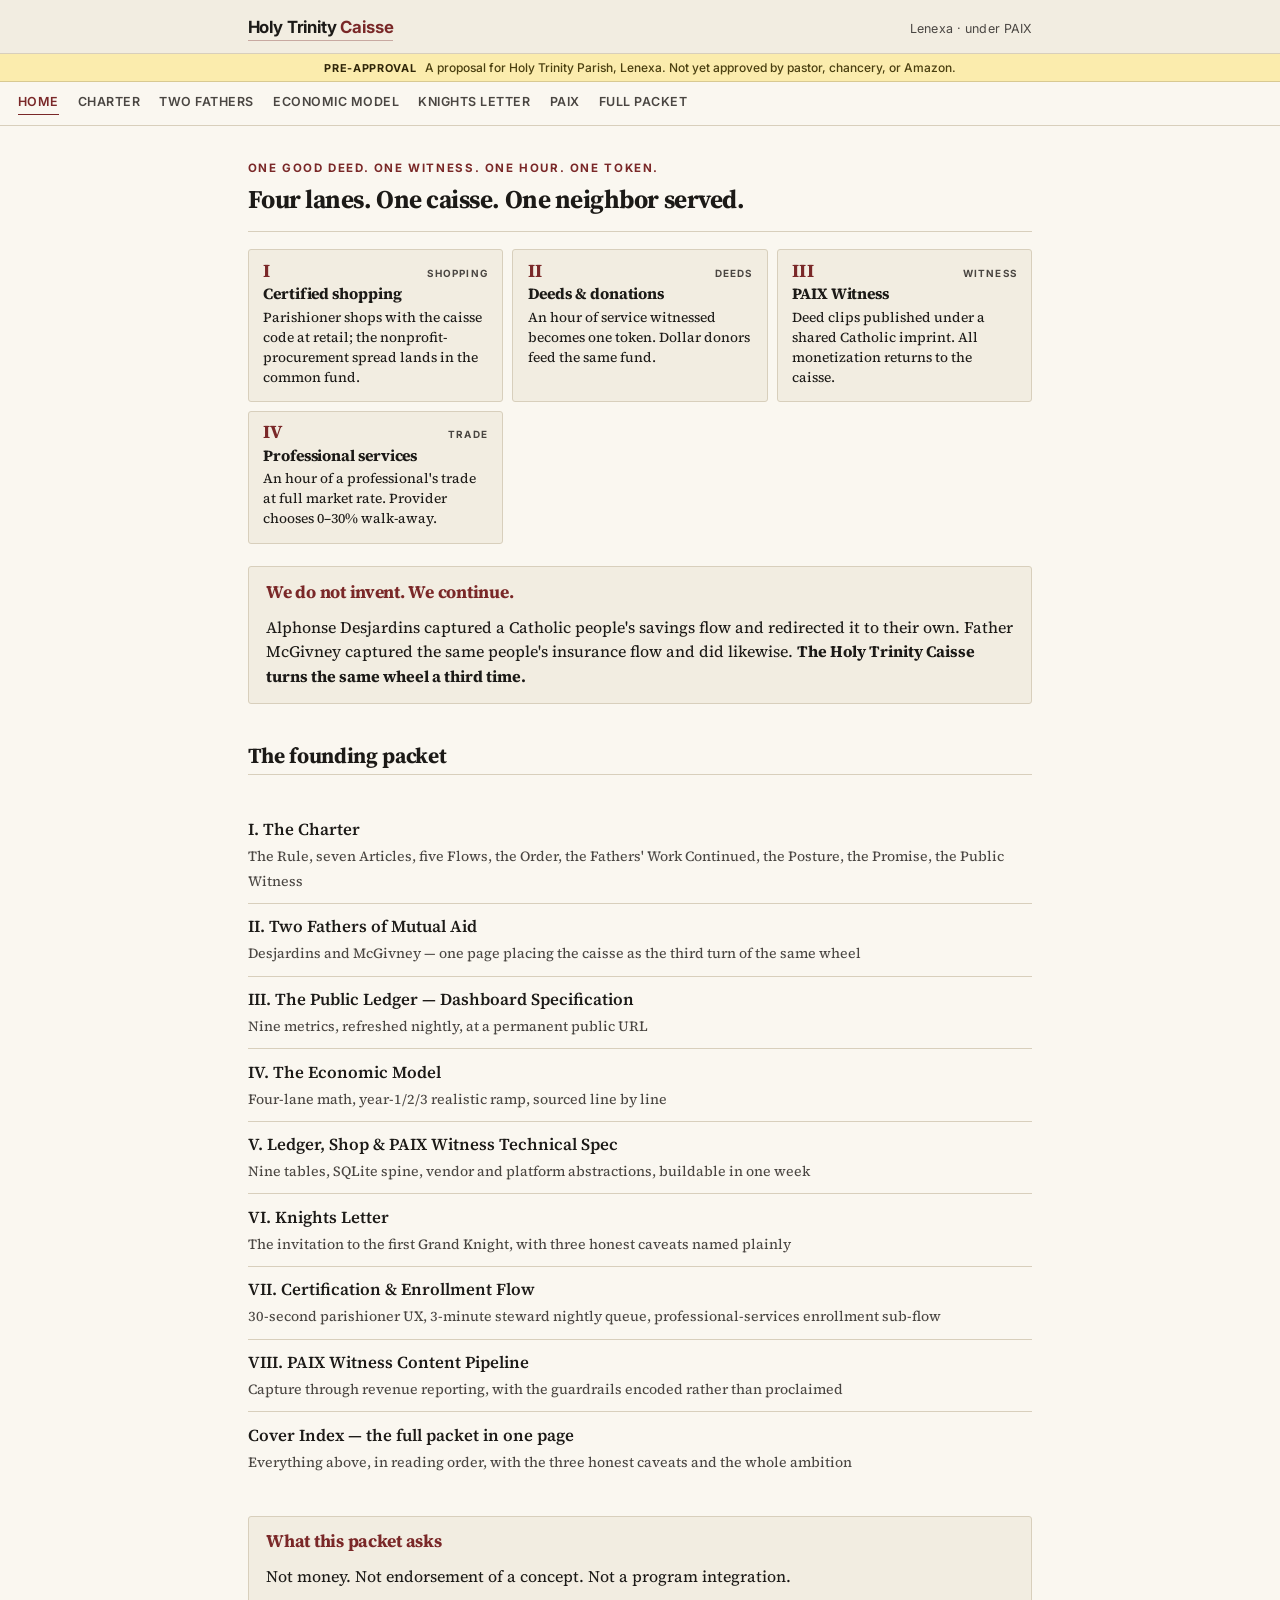
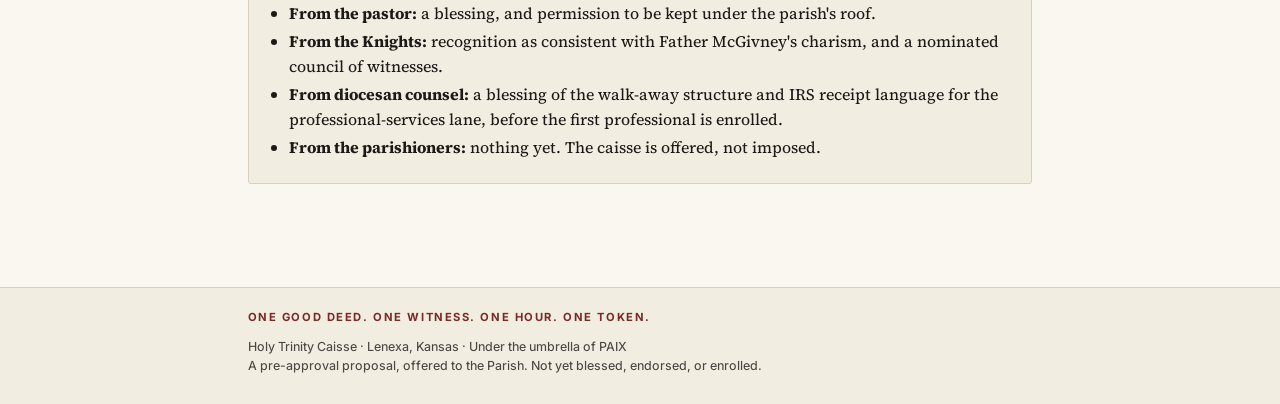
==== commit f343422a: "Footer rebrand: remove tagline slop, proper attribution, no Vivat Jesus The old footer said 'The Fat" ====
--- a/index.html
+++ b/index.html
@@ -8,7 +8,7 @@
 <link rel="preconnect" href="https://fonts.googleapis.com">
 <link rel="preconnect" href="https://fonts.gstatic.com" crossorigin>
 <link href="https://fonts.googleapis.com/css2?family=Source+Serif+4:opsz,wght@8..60,400;8..60,500;8..60,600;8..60,700&family=Inter:wght@400;500;600;700&family=JetBrains+Mono:wght@400;500&display=swap" rel="stylesheet">
-<link rel="stylesheet" href="style.css?v=7">
+<link rel="stylesheet" href="style.css?v=8">
 <link rel="icon" href="data:image/svg+xml,%3Csvg xmlns='http://www.w3.org/2000/svg' viewBox='0 0 32 32'%3E%3Crect width='32' height='32' fill='%23faf7f0'/%3E%3Ctext x='16' y='23' text-anchor='middle' font-family='Georgia' font-size='22' fill='%237a2828' font-weight='600'%3E%E2%9C%9D%3C/text%3E%3C/svg%3E">
 </head>
 <body>
@@ -131,8 +131,11 @@
 </main>
 <footer class="site">
   <div class="wrap">
-    <p><em>The Fathers' work, continued. Vivat Jesus.</em></p>
-    <p>One good deed. One witness. One hour. One token.</p>
+    <div class="footer-rule">One good deed. One witness. One hour. One token.</div>
+    <div class="footer-attr">
+      Holy Trinity Caisse · Lenexa, Kansas · Under the umbrella of PAIX<br>
+      A pre-approval proposal, offered to the Parish. Not yet blessed, endorsed, or enrolled.
+    </div>
   </div>
 </footer>
 </body>
--- a/style.css
+++ b/style.css
@@ -214,11 +214,26 @@
 
 footer.site {
   border-top: 1px solid var(--rule);
-  padding: 2rem 0 3rem;
-  font-size: 0.9rem;
-  color: var(--ink-soft);
-  text-align: center;
-  font-style: italic;
+  padding: 1.3rem 0 1.8rem;
+  background: var(--parchment-warm);
+  color: var(--ink-soft);
+  font-style: normal;
+  margin-top: 2rem;
+}
+footer.site .footer-rule {
+  font-family: 'Inter', -apple-system, sans-serif;
+  font-size: 0.7rem;
+  font-weight: 700;
+  letter-spacing: 0.14em;
+  text-transform: uppercase;
+  color: var(--accent);
+  margin-bottom: 0.75rem;
+}
+footer.site .footer-attr {
+  font-family: 'Inter', -apple-system, sans-serif;
+  font-size: 0.78rem;
+  line-height: 1.5;
+  color: var(--ink-soft);
 }
 footer.site a { color: var(--ink-soft); border-bottom-color: rgba(74, 70, 66, 0.3); }
 
